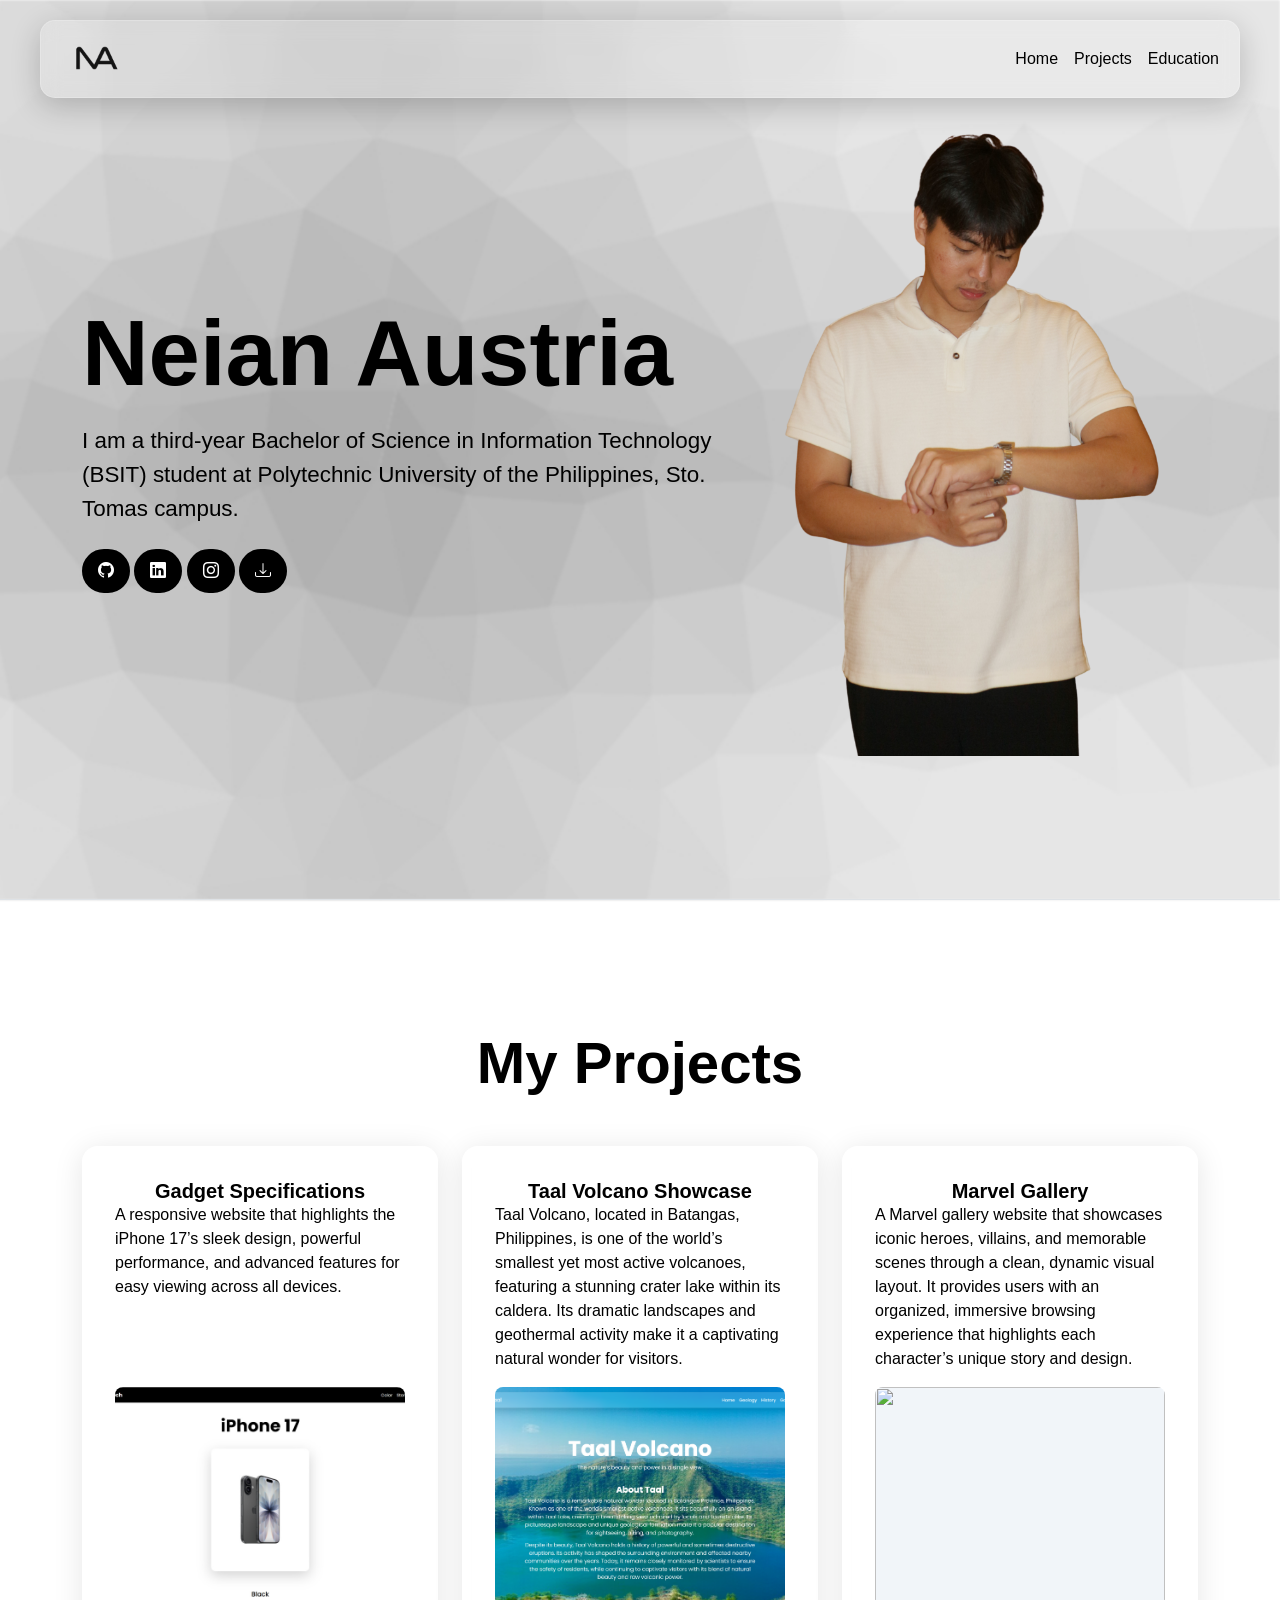
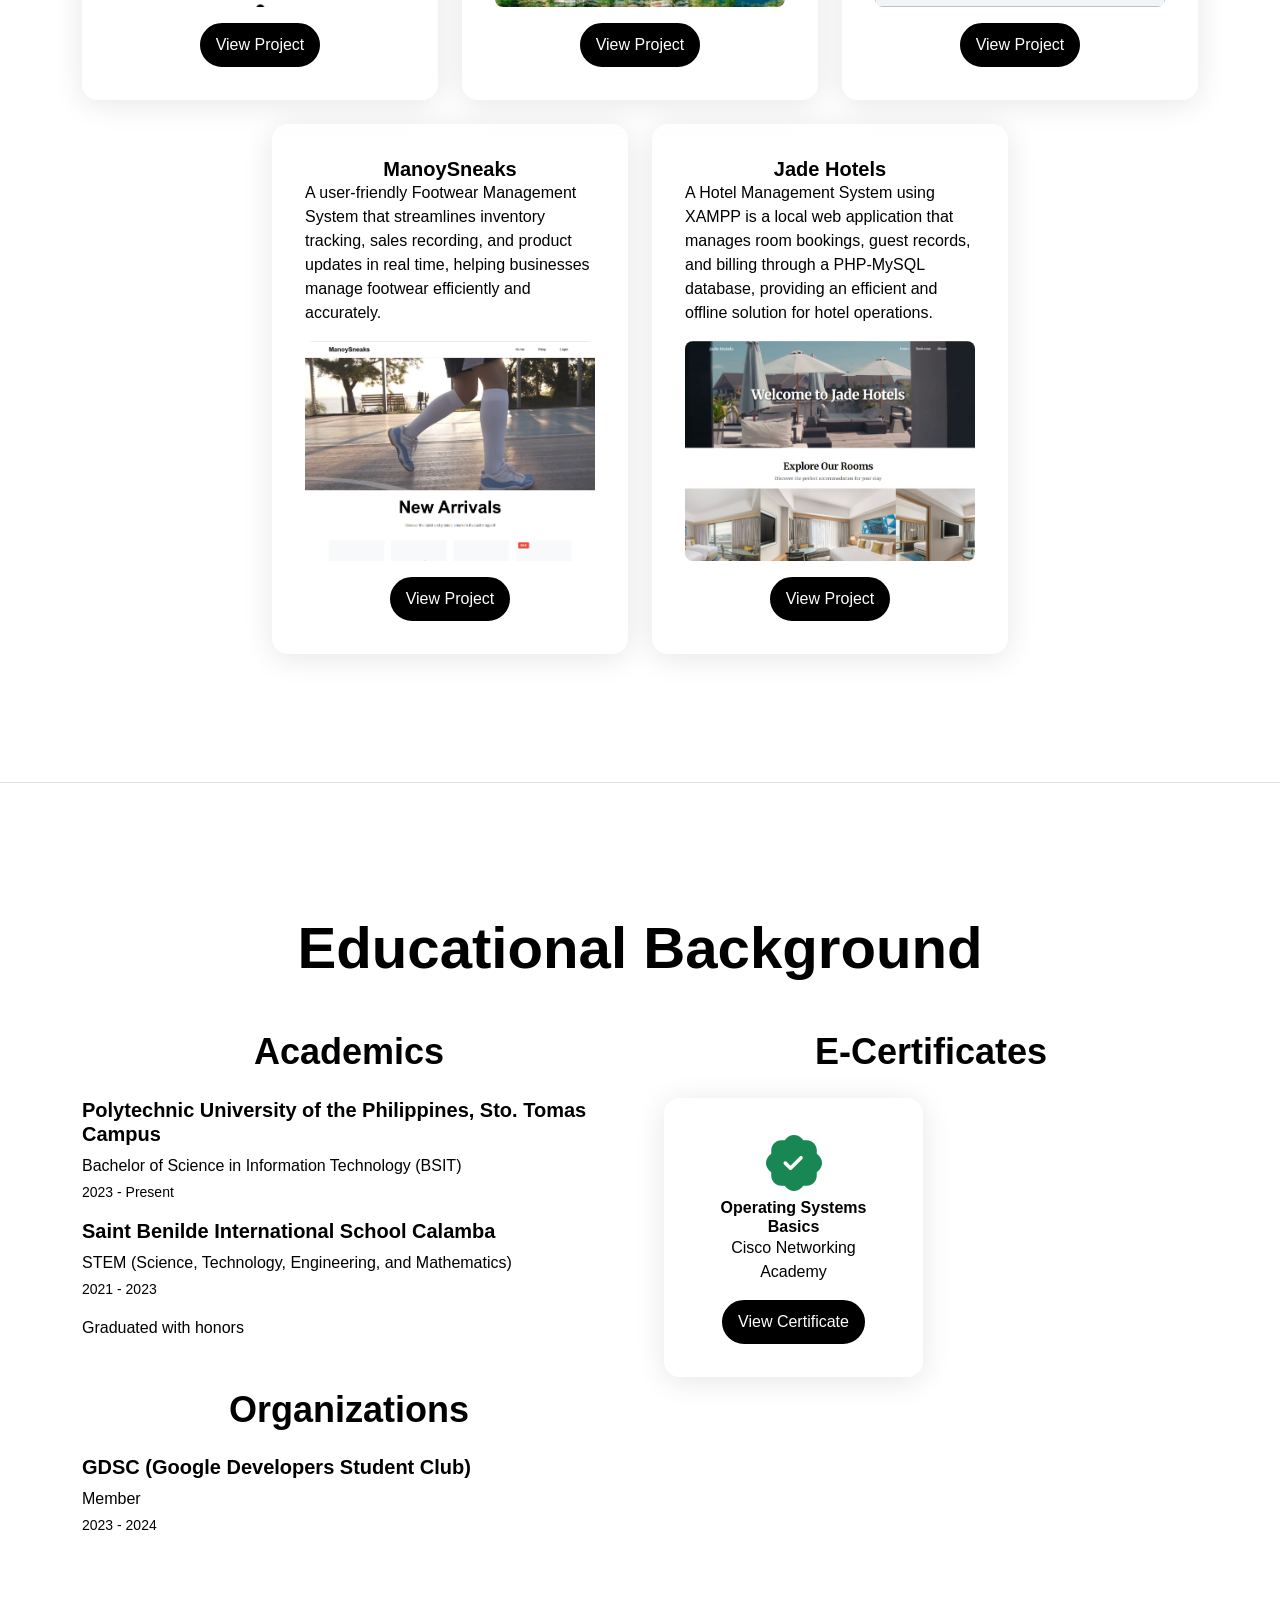
==== index.html @ eaa5da8c "remove extra line of code" ====
<!doctype html>
<html lang="en">

<head>
  <meta charset="UTF-8">
  <meta name="viewport" content="width=device-width, initial-scale=1.0">
  <title>Neian Austria | Portfolio</title>
  <link href="https://cdn.jsdelivr.net/npm/bootstrap@5.3.3/dist/css/bootstrap.min.css" rel="stylesheet"
    integrity="sha384-QWTKZyjpPEjISv5WaRU9OFeRpok6YctnYmDr5pNlyT2bRjXh0JMhjY6hW+ALEwIH" crossorigin="anonymous">
  <link rel="stylesheet" href="https://cdn.jsdelivr.net/npm/bootstrap-icons@1.11.3/font/bootstrap-icons.min.css">
  <link rel="stylesheet" href="style.css">
</head>

<body>
  <img id="background-image" src="background.jpg" alt="Background Image">

  <nav class="navbar navbar-expand-lg custom-navbar">
    <div class="container-fluid">
      <a class="navbar-brand" href="#home">
        <img src="logo.png" alt="Neian Austria Logo" class="navbar-logo">
      </a>
      <button class="navbar-toggler" type="button" data-bs-toggle="collapse" data-bs-target="#navbarNav"
        aria-controls="navbarNav" aria-expanded="false" aria-label="Toggle navigation">
        <span class="navbar-toggler-icon"></span>
      </button>
      <div class="collapse navbar-collapse" id="navbarNav">
        <ul class="navbar-nav ms-auto">
          <li class="nav-item"><a class="nav-link" href="#home">Home</a></li>
          <li class="nav-item"><a class="nav-link" href="#projects">Projects</a></li>
          <li class="nav-item"><a class="nav-link" href="#education">Education</a></li>
        </ul>
      </div>
    </div>
  </nav>

  <header id="home" class="portfolio-section text-center text-md-start">
    <div class="container py-5">
      <div class="row align-items-center">
        <div class="col-md-5 order-md-2 text-center mt-4 mt-md-0">
          <img src="neian.png" alt="Neian Austria Profile Picture" class="profile-img">
        </div>
        <div class="col-md-7 order-md-1">
          <h1 class="display-2 fw-bold mt-3">Neian Austria</h1>
          <p class="lead mt-3">
            I am a third-year Bachelor of Science in Information Technology (BSIT) student at Polytechnic
            University of the Philippines, Sto. Tomas campus.
          </p>

          <div class="mt-4">
            <a class="btn btn-custom rounded-pill" href="https://github.com/njaustria" target="_blank"
              rel="noopener noreferrer" aria-label="GitHub">
              <i class="bi bi-github"></i>
            </a>
            <a class="btn btn-custom rounded-pill" href="https://www.linkedin.com/in/njaustria" target="_blank"
              rel="noopener noreferrer" aria-label="LinkedIn">
              <i class="bi bi-linkedin"></i>
            </a>
            <a class="btn btn-custom rounded-pill" href="https://www.instagram.com/austrianeian" target="_blank"
              rel="noopener noreferrer" aria-label="Instagram">
              <i class="bi bi-instagram"></i>
            </a>
            <a class="btn btn-custom rounded-pill" href="Neian_Austria_CV.pdf" download title="Download CV"
              aria-label="Download CV">
              <i class="bi bi-download"></i>
            </a>
          </div>
        </div>
      </div>
    </div>
  </header>

  <section id="projects" class="portfolio-section">
    <div class="container py-5">
      <h2 class="text-center mb-5 display-4 fw-bold">My Projects</h2>
      <div class="row g-4 justify-content-center">

        <div class="col-lg-4 col-md-6">
          <div class="glass-container project-card">
            <div class="card-body">
              <h5 class="card-title fw-bold">Gadget Specifications</h5>
              <p class="card-text">A responsive website that highlights the iPhone 17’s sleek design,
                powerful performance, and advanced features for easy viewing across all devices.</p>
              <img src="gadgetspec.jpg" class="project-img-placeholder">
              <a href="https://njaustria.github.io/Gadget-Specifications"
                class="btn btn-custom rounded-pill mt-auto mt-3">View Project</a>
            </div>
          </div>
        </div>

        <div class="col-lg-4 col-md-6">
          <div class="glass-container project-card">
            <div class="card-body">
              <h5 class="card-title fw-bold">Taal Volcano Showcase</h5>
              <p class="card-text">Taal Volcano, located in Batangas, Philippines, is one of the world’s
                smallest yet most active volcanoes, featuring a stunning crater lake within its caldera. Its dramatic
                landscapes and geothermal activity make it a captivating natural wonder for visitors.</p>
              <img src="taal_volcano_showcase.png" class="project-img-placeholder">
              <a href="https://njaustria.github.io/Taal-Volcano-Showcase"
                class="btn btn-custom rounded-pill mt-auto mt-3">View Project</a>
            </div>
          </div>
        </div>

        <div class="col-lg-4 col-md-6">
          <div class="glass-container project-card">
            <div class="card-body">
              <h5 class="card-title fw-bold">Marvel Gallery</h5>
              <p class="card-text">A Marvel gallery website that showcases iconic heroes, villains, and memorable scenes
                through a clean, dynamic visual layout. It provides users with an organized, immersive browsing
                experience that highlights each character’s unique story and design.</p>
              <img src="marvel_gallery.png" class="project-img-placeholder">
              <a href="https://njaustria.github.io/Marvel-Gallery" class="btn btn-custom rounded-pill mt-auto mt-3">View
                Project</a>
            </div>
          </div>
        </div>

        <div class="col-lg-4 col-md-6">
          <div class="glass-container project-card">
            <div class="card-body">
              <h5 class="card-title fw-bold">ManoySneaks</h5>
              <p class="card-text">A user-friendly Footwear Management System that streamlines inventory
                tracking, sales recording, and product updates in real time, helping businesses manage footwear
                efficiently and accurately.</p>
              <img src="manoysneaks.jpg" class="project-img-placeholder">
              <a href="https://github.com/njaustria/ManoySneaks" class="btn btn-custom rounded-pill mt-auto mt-3">View
                Project</a>
            </div>
          </div>
        </div>

        <div class="col-lg-4 col-md-6">
          <div class="glass-container h-100 project-card">
            <div class="card-body">
              <h5 class="card-title fw-bold">Jade Hotels</h5>
              <p class="card-text">A Hotel Management System using XAMPP is a local web application that
                manages room bookings, guest records, and billing through a PHP-MySQL database, providing an efficient
                and offline solution for hotel operations.</p>
              <img src="jadehotels.png" class="project-img-placeholder">
              <a href="https://github.com/njaustria/Jade-Hotels" class="btn btn-custom rounded-pill mt-auto mt-3">View
                Project</a>
            </div>
          </div>
        </div>

      </div>
    </div>
  </section>

  <section id="education" class="portfolio-section">
    <div class="container py-5">
      <h2 class="text-center mb-5 display-4 fw-bold">Educational Background</h2>
      <div class="row g-5">

        <div class="col-lg-6">
          <h3 class="mb-4 fw-bold text-center">Academics</h3>
          <div>
            <h5 class="fw-bold">Polytechnic University of the Philippines, Sto. Tomas Campus</h5>
            <p class="mb-1">Bachelor of Science in Information Technology (BSIT)</p>
            <p class="small">2023 - Present</p>
          </div>

          <div class="mb-0">
            <h5 class="fw-bold">Saint Benilde International School Calamba</h5>
            <p class="mb-1">STEM (Science, Technology, Engineering, and Mathematics)</p>
            <p class="small">2021 - 2023</p>
            <p>Graduated with honors</p>
          </div>

          <h3 class="mb-4 mt-5 fw-bold text-center">Organizations</h3>
          <div>
            <h5 class="fw-bold">GDSC (Google Developers Student Club)</h5>
            <p class="mb-1">Member</p>
            <p class="small">2023 - 2024</p>
          </div>
        </div>

        <div class="col-lg-6">
          <h3 class="mb-4 fw-bold text-center">E-Certificates</h3>
          <div class="row g-3">
            <div class="col-md-6">
              <div class="glass-container">
                <div class="card-body text-center">
                  <i class="bi bi-patch-check-fill display-4 text-success mb-3"></i>
                  <h6 class="card-title fw-bold">Operating Systems Basics</h6>
                  <p class="card-text">Cisco Networking Academy</p>
                  <a href="ciscocert.pdf" class="btn btn-custom rounded-pill mt-auto" target="_blank"
                    rel="noopener noreferrer">View Certificate</a>
                </div>
              </div>
            </div>
          </div>
        </div>

      </div>
    </div>
  </section>

  <script src="https://cdn.jsdelivr.net/npm/bootstrap@5.3.3/dist/js/bootstrap.bundle.min.js"
    integrity="sha384-YvpcrYf0tY3lHB60NNkmXc5s9fDVZLESaAA55NDzOxhy9GkcIdslK1eN7N6jIeHz"
    crossorigin="anonymous"></script>

</body>

</html>
---- style.css ----
:root {
    --primary-color: #000000;
    --primary-hover-color: #1a1a1a;
    --glass-bg-light: rgba(255, 255, 255, 0.15);
    --glass-bg-medium: rgba(255, 255, 255, 0.2);
    --glass-bg-heavy: rgba(255, 255, 255, 0.5);
    --glass-border-light: rgba(255, 255, 255, 0.2);
    --glass-border-medium: rgba(255, 255, 255, 0.4);
    --glass-border-heavy: rgba(255, 255, 255, 0.6);
    --box-shadow-medium: 0 8px 30px rgba(0, 0, 0, 0.2);
    --box-shadow-light: 0 4px 30px rgba(0, 0, 0, 0.1);
}

body {
    font-family: 'Poppins', sans-serif;
    font-size: 1rem;
    color: #000000;
}

h1.display-2 {
    font-size: calc(1.525rem + 5.3vw);
    color: #000000;
}

h2.display-4 {
    font-size: calc(1.475rem + 2.7vw);
    color: #000000;
}

h3 {
    font-size: 2.25rem;
    color: #000000;
}

h5, h6 {
    color: #000000;
}

p {
    color: #000000;
}

.lead {
    font-size: 1.4rem !important;
    color: #000000;
}

.card-text {
    font-size: 1rem;
    color: #000000;
}

.card-title {
    color: #000000;
}

.small {
    color: #000000;
}

#background-image {
    position: fixed;
    right: 0;
    bottom: 0;
    min-width: 100%;
    min-height: 100%;
    width: auto;
    height: auto;
    z-index: -100;
    object-fit: cover;
    filter: brightness(0.9) blur(1px);
}

.custom-navbar,
.glass-container,
.project-card,
.certificate-card,
.organization-card {
    backdrop-filter: blur(10px);
    -webkit-backdrop-filter: blur(10px);
}

.custom-navbar {
    top: 20px !important;
    left: 50% !important;
    transform: translateX(-50%);
    width: 95%;
    max-width: 1200px;
    z-index: 1030;
    border-radius: 15px;
    border: 1px solid var(--glass-border-light);
    box-shadow: var(--box-shadow-medium);
    background-color: var(--glass-bg-light) !important;
    position: fixed;
    backdrop-filter: blur(10px);
    -webkit-backdrop-filter: blur(10px);
}

.navbar-logo {
    height: 50px;
    width: auto;
    object-fit: contain;
}

.nav-link {
    color: #000000 !important;
}

.nav-link:hover {
    color: #1a1a1a !important;
}

.portfolio-section {
    min-height: 100vh;
    display: flex;
    align-items: center;
    background-color: transparent;
    border-bottom: 1px solid #dee2e6;
    padding-top: 5rem;
    padding-bottom: 5rem;
}

#home {
    padding-top: 3.5rem;
}

.profile-img {
    width: 100%;
    height: 100%;
    max-width: none;
    object-fit: cover;
    border-radius: 0;
    box-shadow: none;
}

.btn-custom {
    background-color: #000000;
    color: #ffffff;
    border: 4px solid #000000;
}

.btn-custom:hover {
    background-color: #1a1a1a;
    border-color: #1a1a1a;
    color: #ffffff;
}

.glass-container {
    padding: 2rem;
    border-radius: 1rem;
    background-color: var(--glass-bg-medium);
    border: 1px solid var(--glass-border-medium);
    box-shadow: var(--box-shadow-light);
    backdrop-filter: blur(5px);
    -webkit-backdrop-filter: blur(5px);
}

.project-card {
    background-color: rgba(255, 255, 255, 0.3);
    border: 1px solid var(--glass-border-medium);
    box-shadow: var(--box-shadow-light);
    transition: transform 0.3s ease-in-out, box-shadow 0.3s ease-in-out;
    backdrop-filter: blur(5px);
    -webkit-backdrop-filter: blur(5px);
    height: 100%;
    display: flex;
    flex-direction: column;
}

.project-card:hover {
    transform: translateY(-5px);
    box-shadow: 0 1rem 3rem rgba(0, 0, 0, .175) !important;
}

.project-card .card-body {
    display: flex;
    flex-direction: column;
    align-items: center;
    flex: 1;
}

.project-img-placeholder {
    width: 100%;
    height: 220px;
    object-fit: cover;
    background: #f1f5f9;
    border-radius: 0.5rem;
    margin-bottom: 1rem;
    display: flex;
    align-items: center;
    justify-content: center;
    color: #6b7280;
    overflow: hidden;
}

.project-card .card-text {
    flex-grow: 1;
}

.certificate-card,
.organization-card {
    background-color: var(--glass-bg-heavy);
    border: 1px solid var(--glass-border-heavy);
    box-shadow: var(--box-shadow-light);
    backdrop-filter: blur(5px);
    -webkit-backdrop-filter: blur(5px);
}

.certificate-card {
    transition: transform 0.3s ease-in-out;
}

.certificate-card:hover {
    transform: translateY(-3px);
}

@media (min-width: 768px) {

    #home .row,
    #home .col-md-5 {
        min-height: 60vh;
    }
}

@media (max-width: 767.98px) {
    .portfolio-section {
        min-height: auto;
    }

    .glass-container {
        padding: 1rem;
    }

    .timeline-item {
        padding-bottom: 1rem;
    }

    .timeline-item:last-child {
        padding-bottom: 0;
        border-left: none;
    }
}
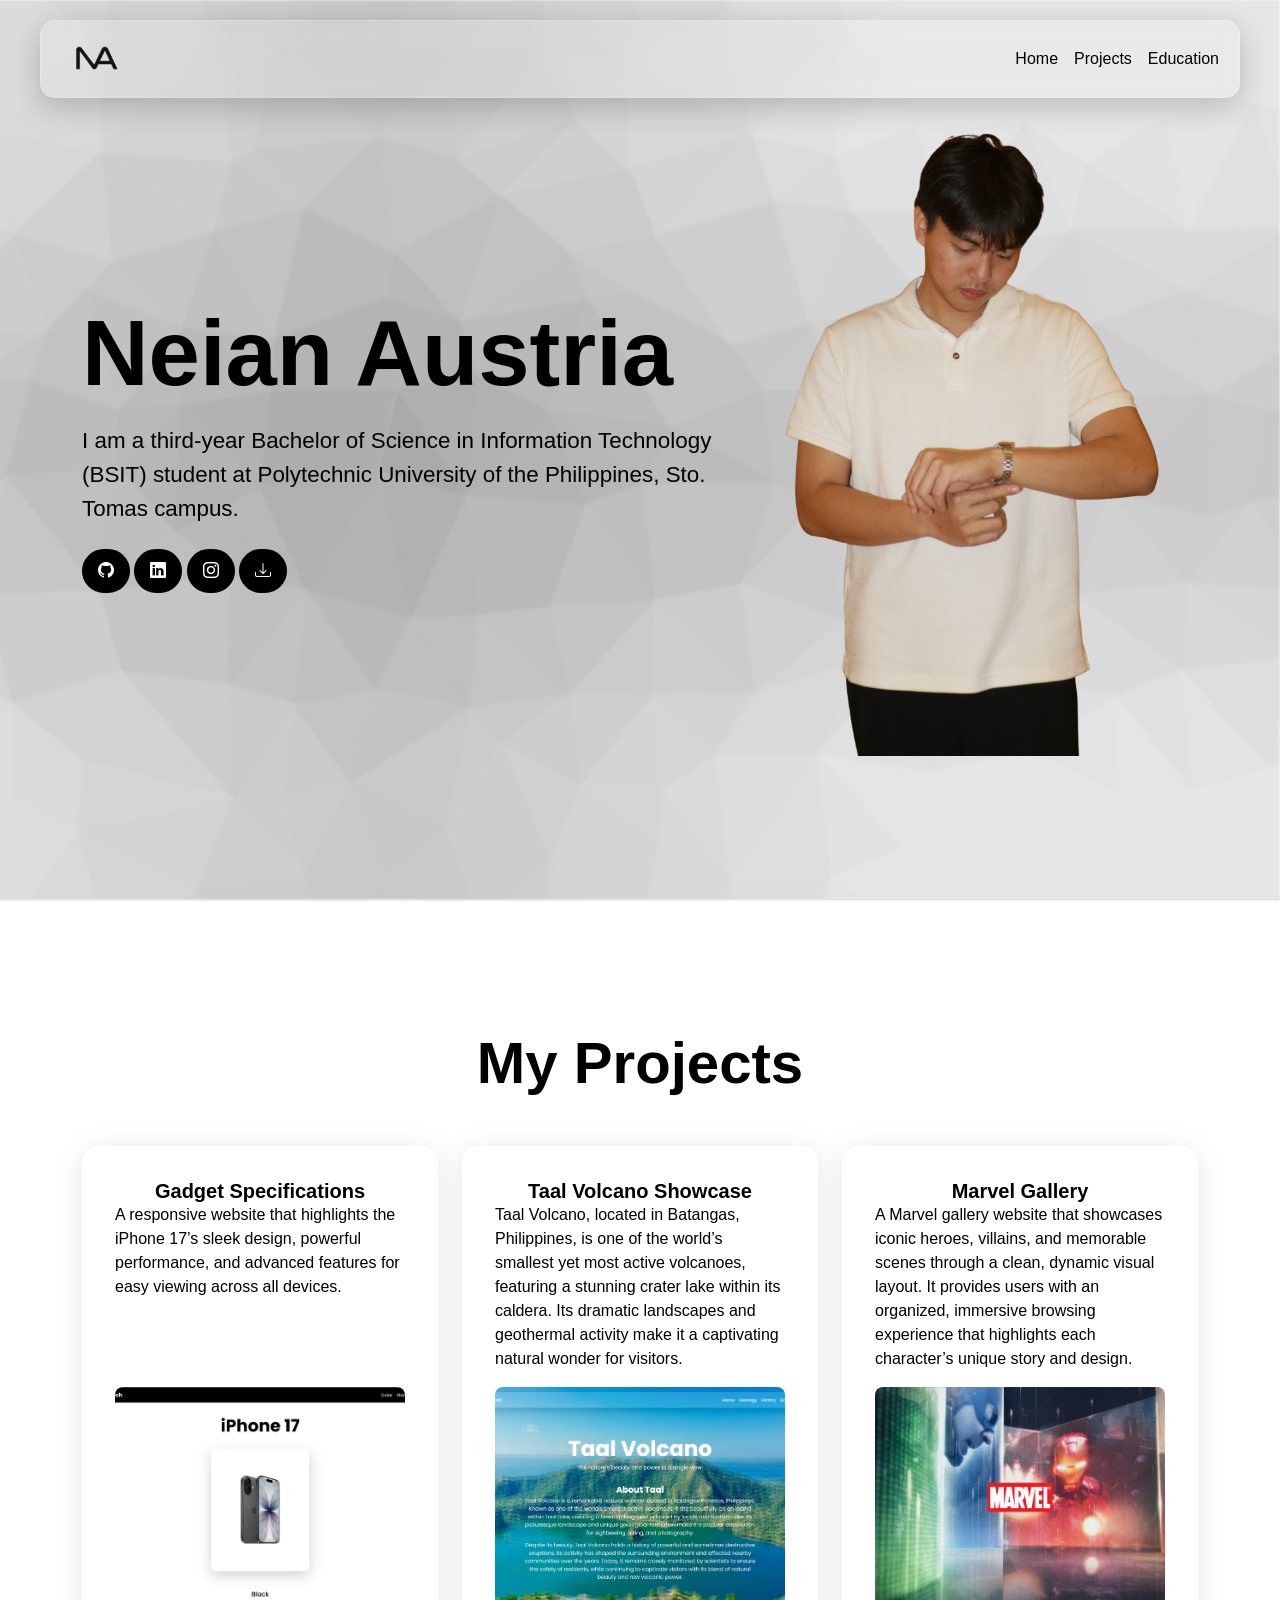
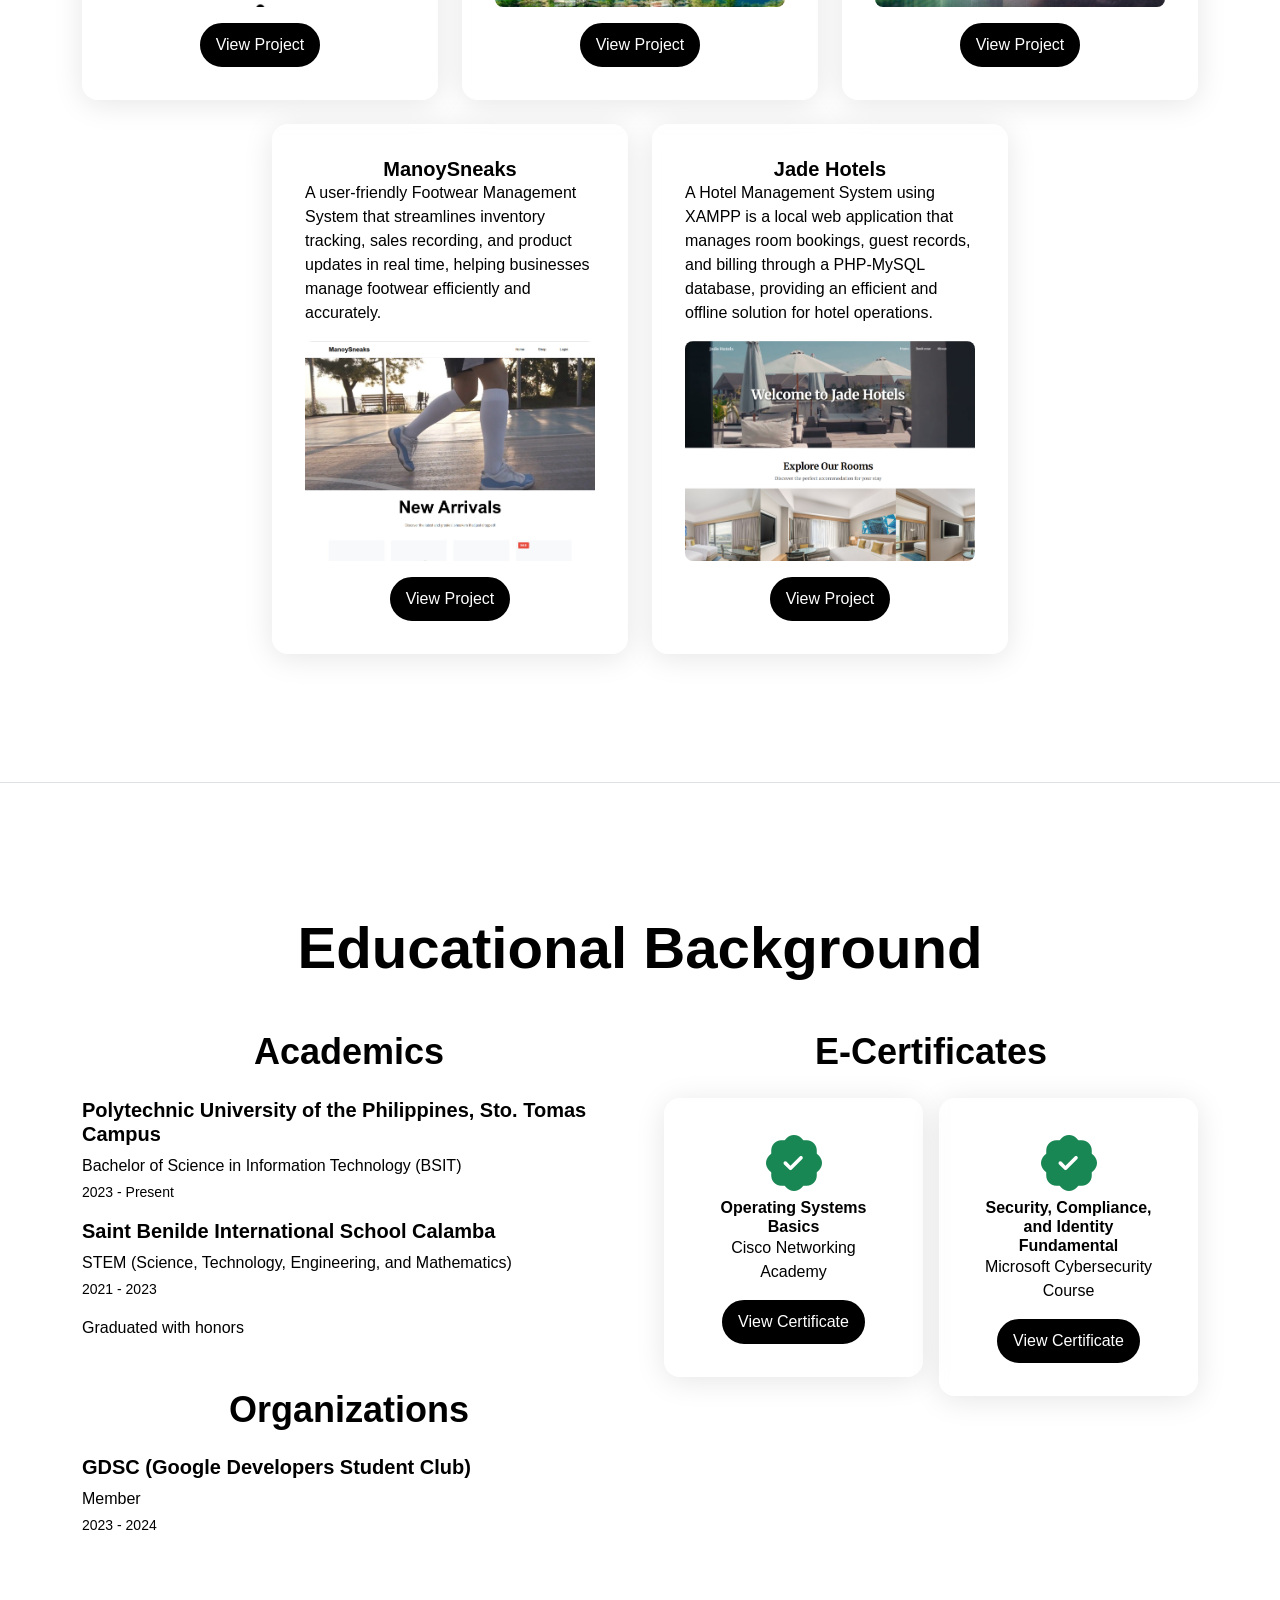
==== commit 8b14bc57: "added a certificate" ====
--- a/index.html
+++ b/index.html
@@ -189,9 +189,20 @@
                 </div>
               </div>
             </div>
-          </div>
-        </div>
-
+
+            <div class="col-md-6">
+              <div class="glass-container">
+                <div class="card-body text-center">
+                  <i class="bi bi-patch-check-fill display-4 text-success mb-3"></i>
+                  <h6 class="card-title fw-bold">Security, Compliance, and Identity Fundamental</h6>
+                  <p class="card-text">Microsoft Cybersecurity Course</p>
+                  <a href="microsoft_cybersecurity.pdf" class="btn btn-custom rounded-pill mt-auto" target="_blank"
+                    rel="noopener noreferrer">View Certificate</a>
+                </div>
+              </div>
+            </div>
+          </div>
+        </div>
       </div>
     </div>
   </section>
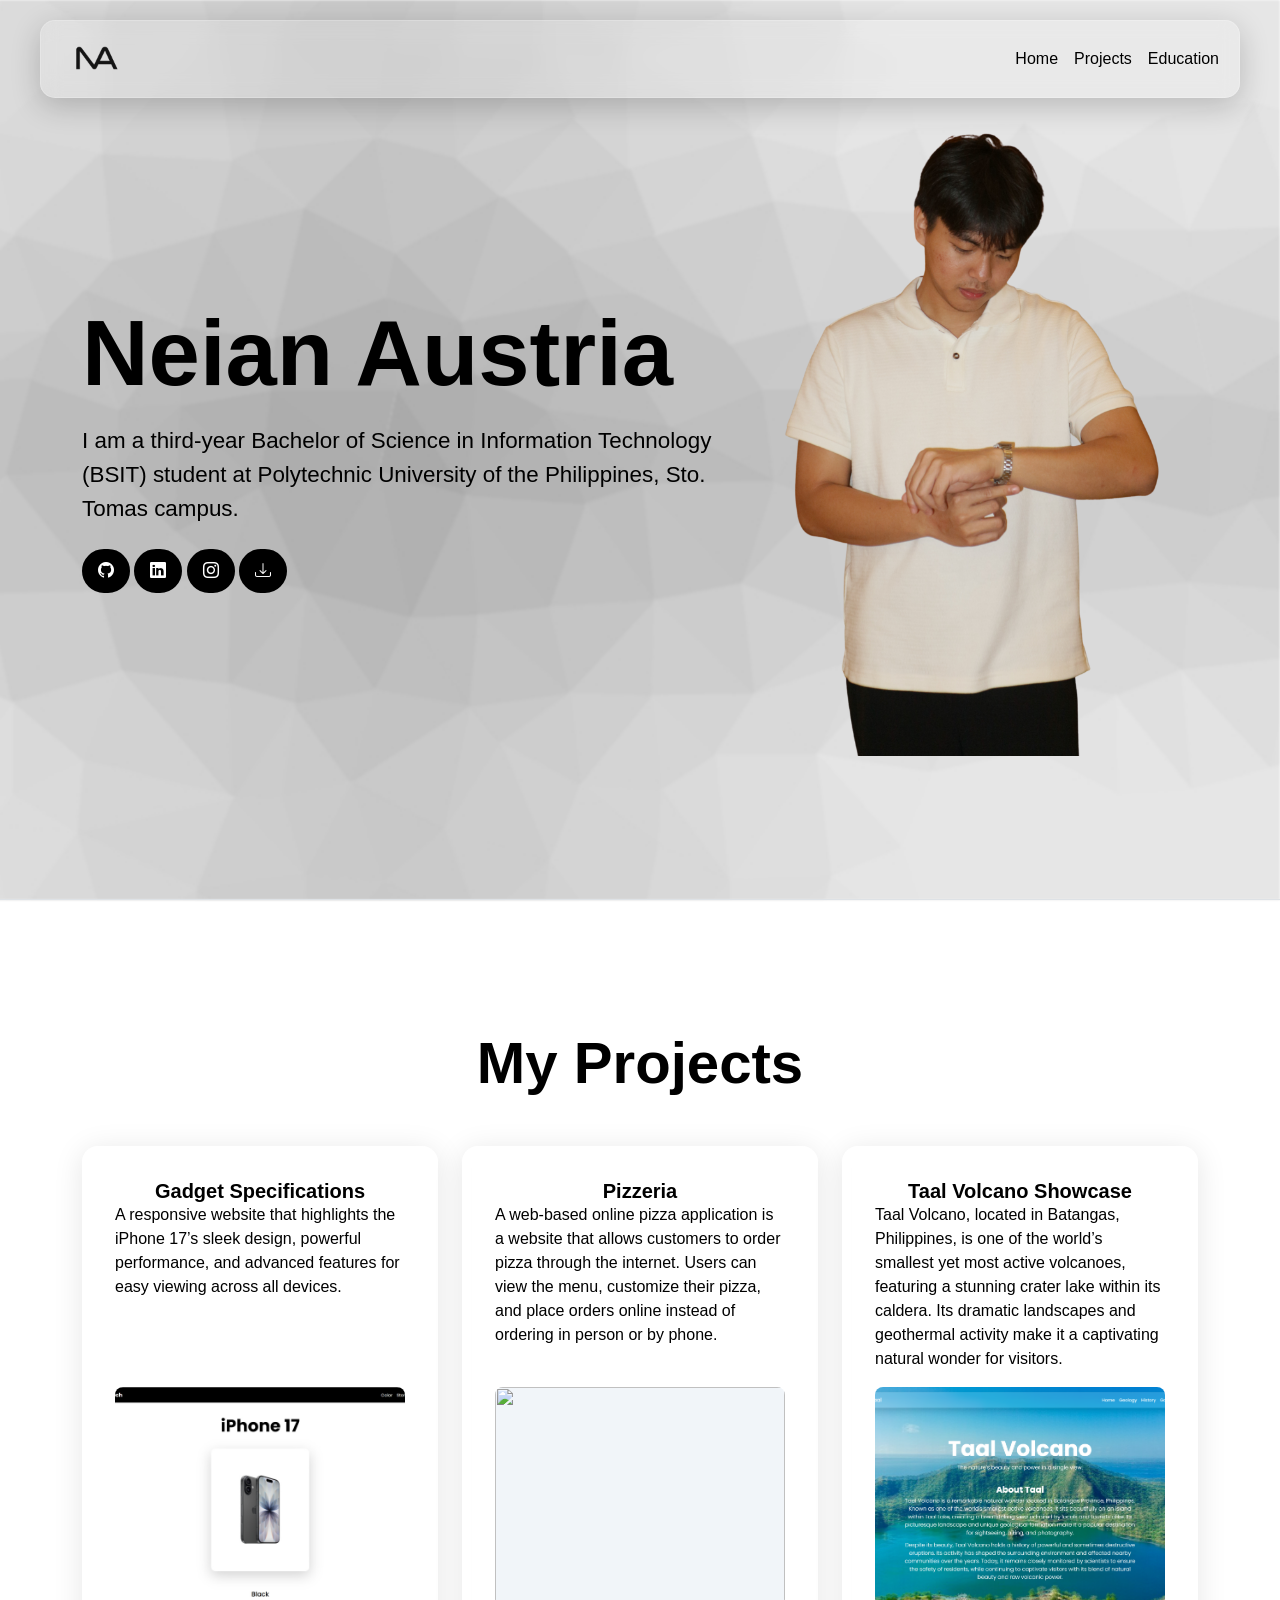
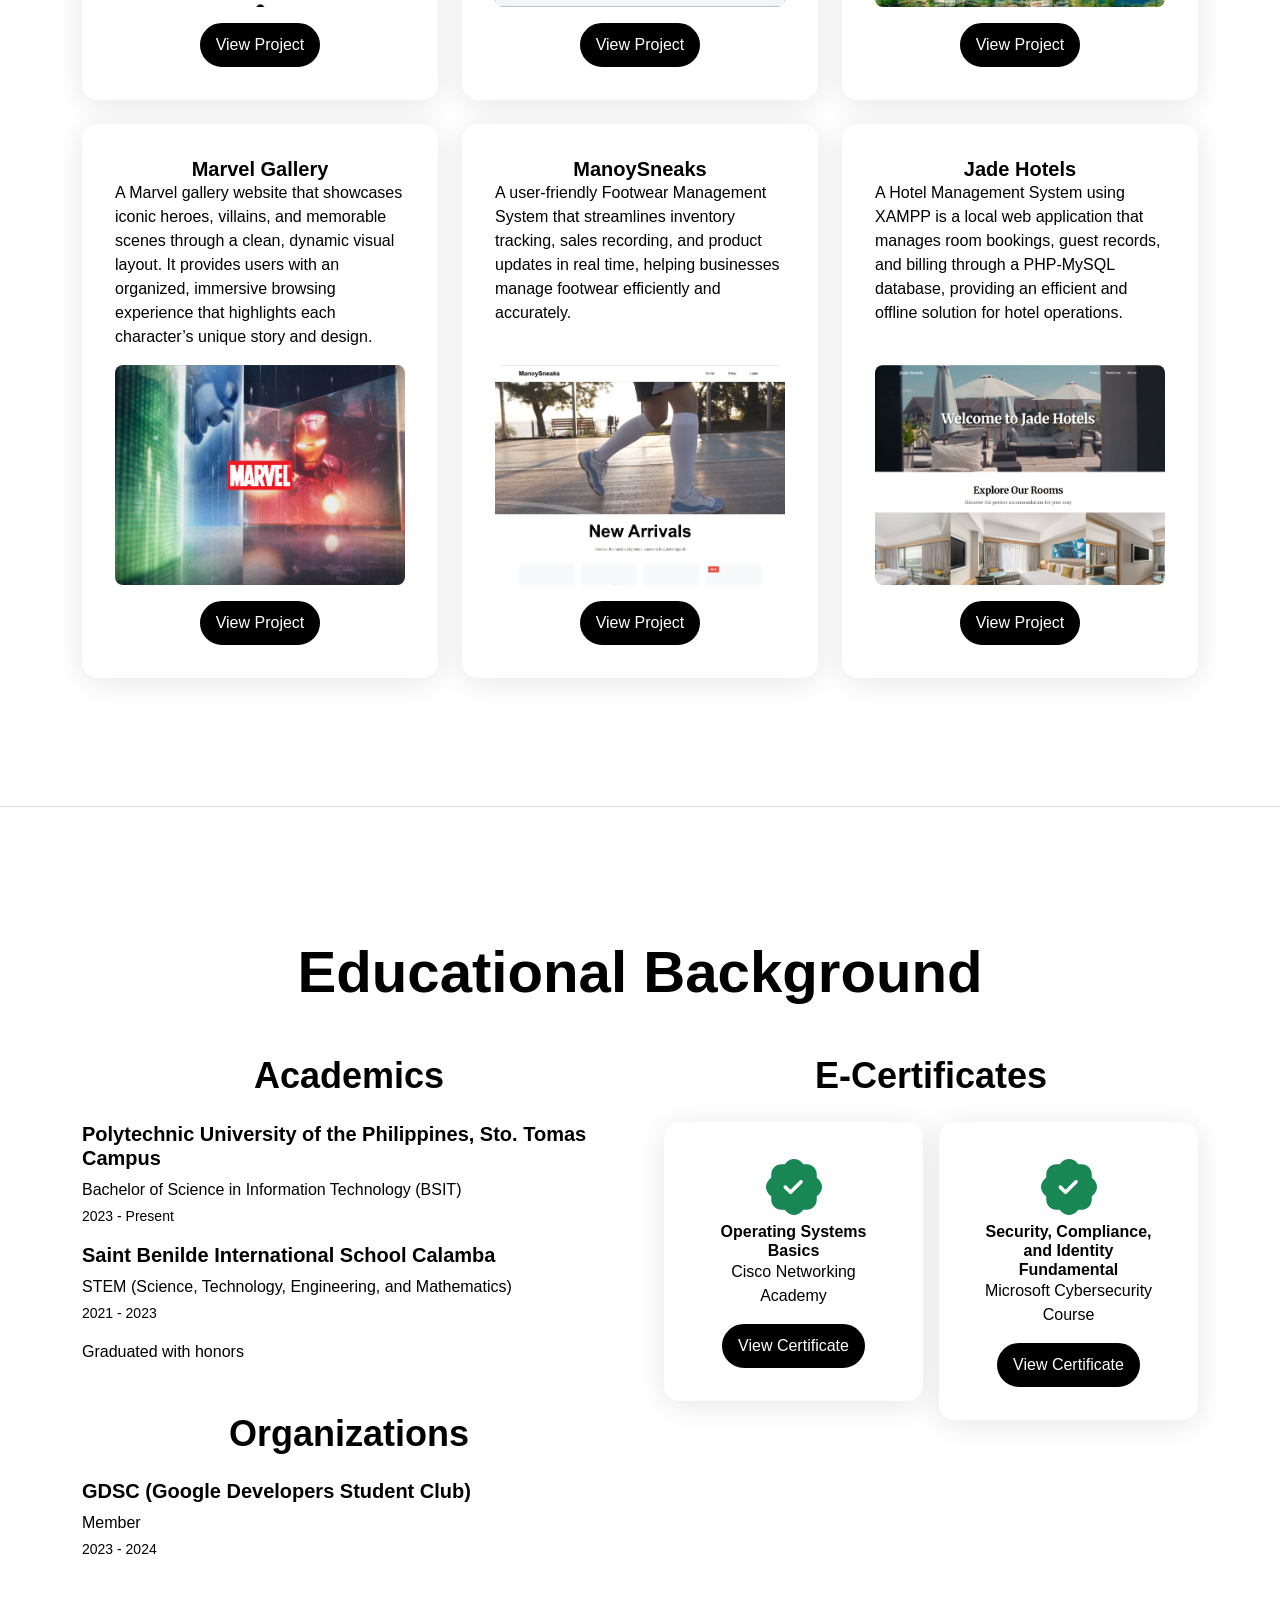
==== commit d5957154: "added a project title: Pizzeria" ====
--- a/index.html
+++ b/index.html
@@ -90,6 +90,20 @@
         <div class="col-lg-4 col-md-6">
           <div class="glass-container project-card">
             <div class="card-body">
+              <h5 class="card-title fw-bold">Pizzeria</h5>
+              <p class="card-text">A web-based online pizza application is a website that allows customers to order
+                pizza through the internet. Users can view the menu, customize their pizza, and place orders online
+                instead of ordering in person or by phone.</p>
+              <img src="" class="project-img-placeholder">
+              <a href="https://github.com/njaustria/Pizzeria-Finals"
+                class="btn btn-custom rounded-pill mt-auto mt-3">View Project</a>
+            </div>
+          </div>
+        </div>
+
+        <div class="col-lg-4 col-md-6">
+          <div class="glass-container project-card">
+            <div class="card-body">
               <h5 class="card-title fw-bold">Taal Volcano Showcase</h5>
               <p class="card-text">Taal Volcano, located in Batangas, Philippines, is one of the world’s
                 smallest yet most active volcanoes, featuring a stunning crater lake within its caldera. Its dramatic
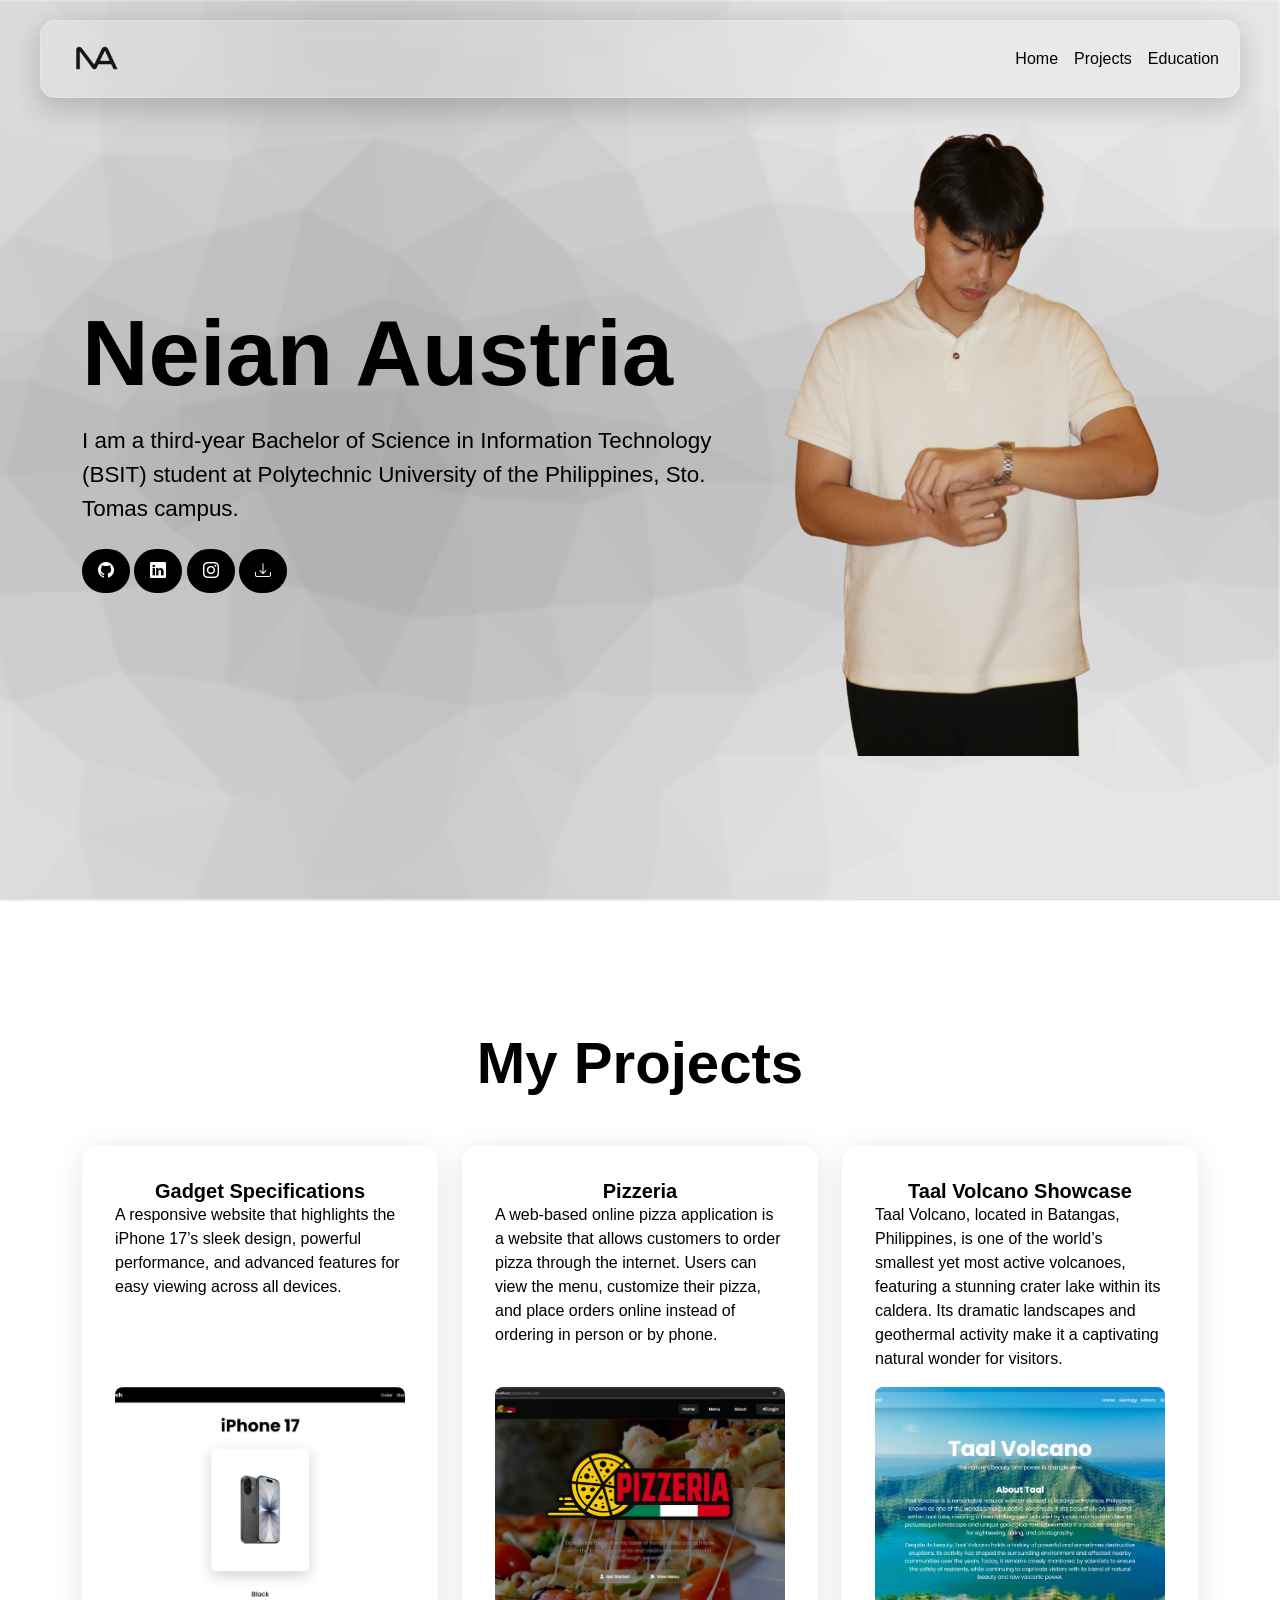
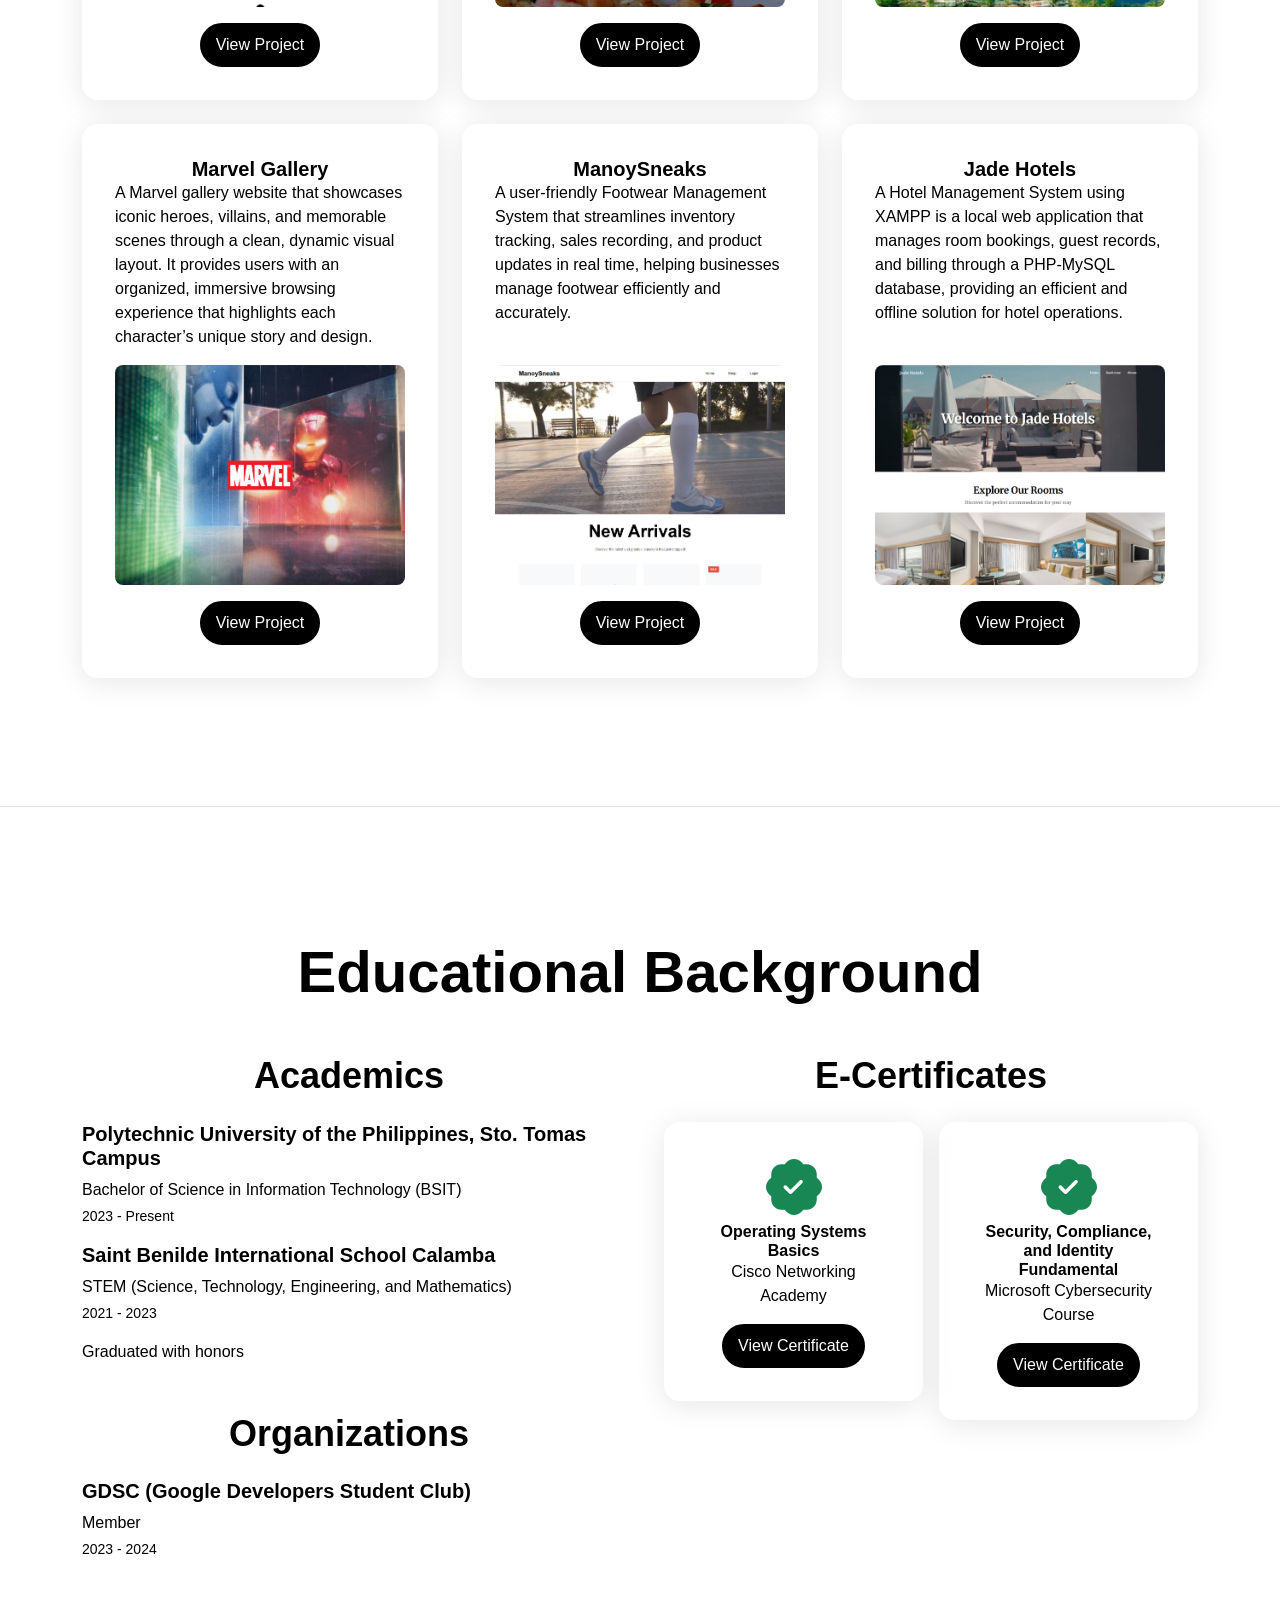
==== commit 572e4f8a: "added the picture of pizzeria in the project card" ====
--- a/index.html
+++ b/index.html
@@ -94,7 +94,7 @@
               <p class="card-text">A web-based online pizza application is a website that allows customers to order
                 pizza through the internet. Users can view the menu, customize their pizza, and place orders online
                 instead of ordering in person or by phone.</p>
-              <img src="" class="project-img-placeholder">
+              <img src="pizzeria.png" class="project-img-placeholder">
               <a href="https://github.com/njaustria/Pizzeria-Finals"
                 class="btn btn-custom rounded-pill mt-auto mt-3">View Project</a>
             </div>
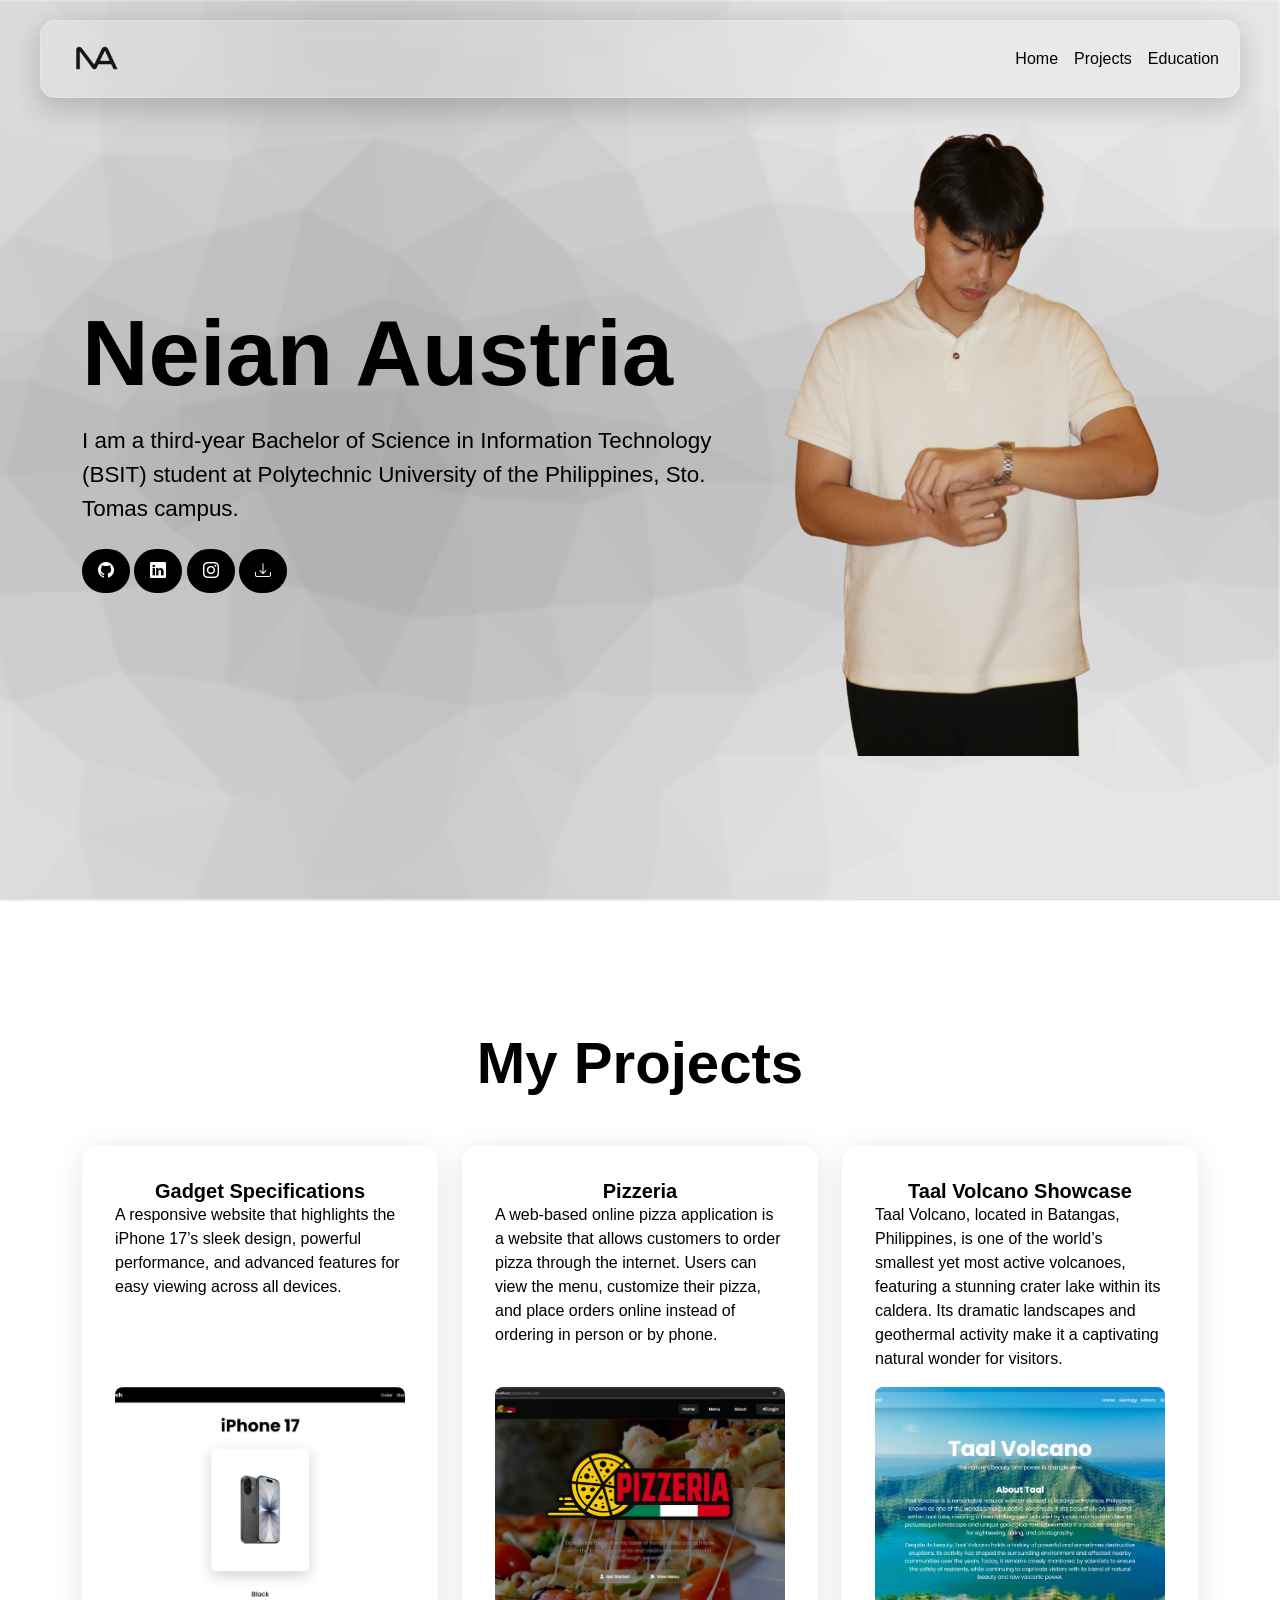
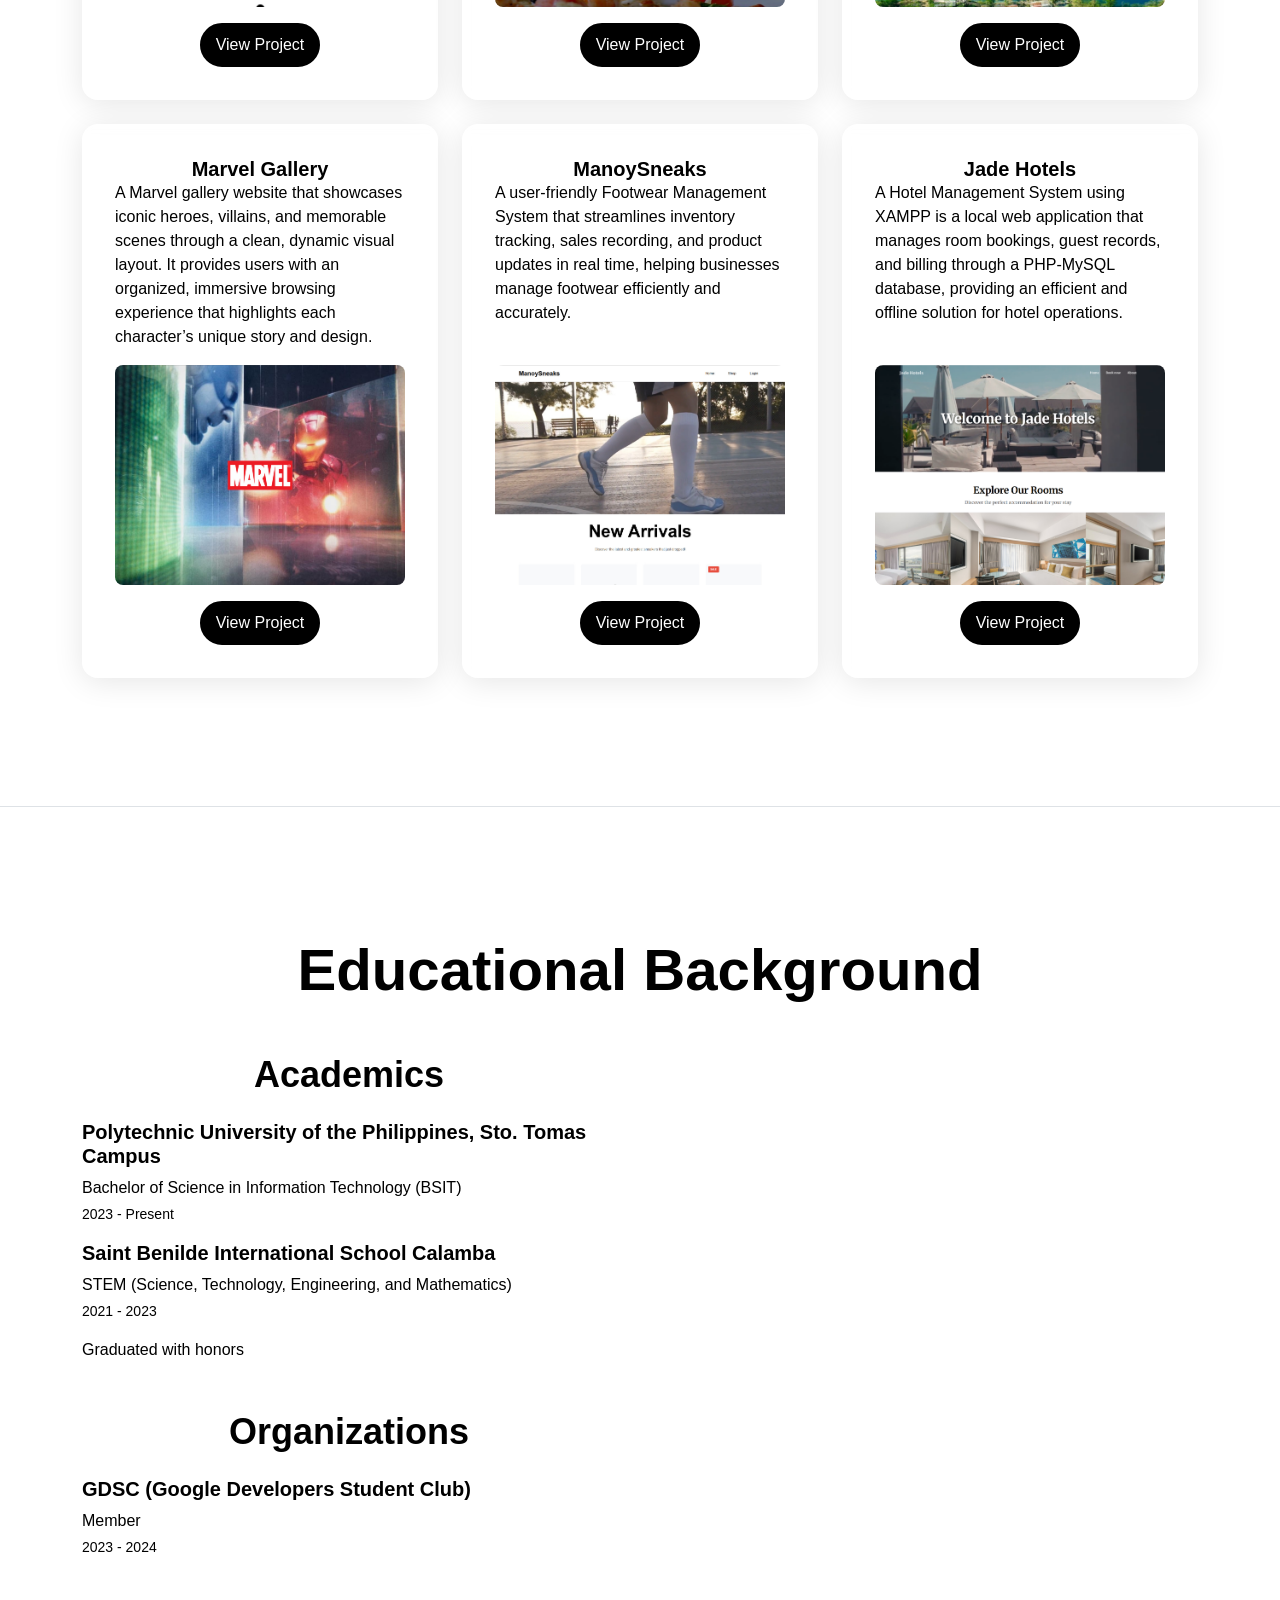
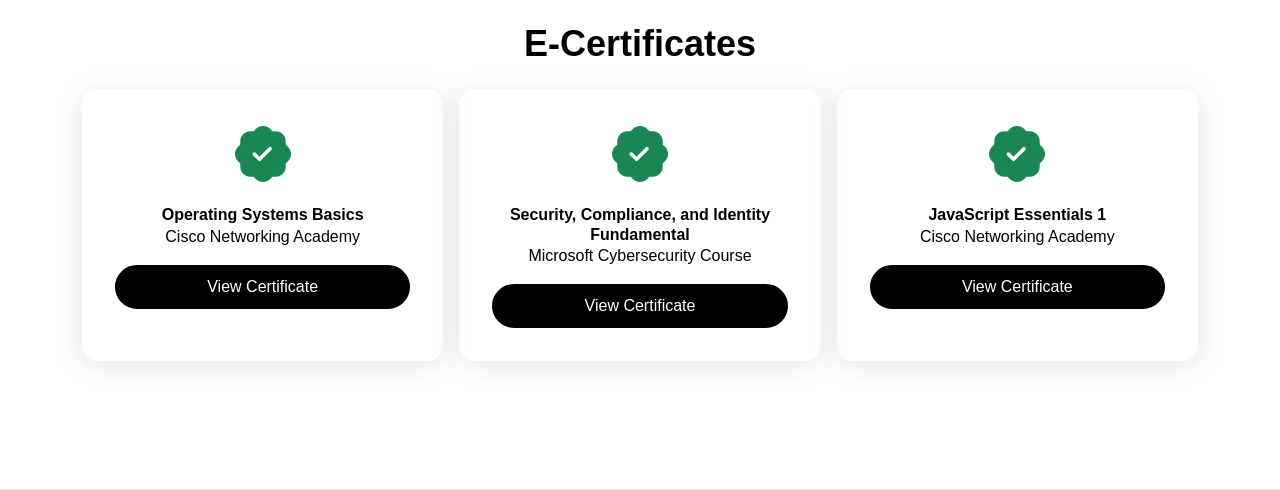
==== commit 71f99a76: "added the certificate of java_essential(1) to the index.html" ====
--- a/index.html
+++ b/index.html
@@ -189,24 +189,24 @@
           </div>
         </div>
 
-        <div class="col-lg-6">
+        <div class="col-lg-12">
           <h3 class="mb-4 fw-bold text-center">E-Certificates</h3>
           <div class="row g-3">
-            <div class="col-md-6">
-              <div class="glass-container">
-                <div class="card-body text-center">
+            <div class="col-lg-4">
+              <div class="glass-container h-100">
+                <div class="card-body text-center d-flex flex-column">
                   <i class="bi bi-patch-check-fill display-4 text-success mb-3"></i>
                   <h6 class="card-title fw-bold">Operating Systems Basics</h6>
                   <p class="card-text">Cisco Networking Academy</p>
-                  <a href="ciscocert.pdf" class="btn btn-custom rounded-pill mt-auto" target="_blank"
+                  <a href="operating_system.pdf" class="btn btn-custom rounded-pill mt-auto" target="_blank"
                     rel="noopener noreferrer">View Certificate</a>
                 </div>
               </div>
             </div>
 
-            <div class="col-md-6">
-              <div class="glass-container">
-                <div class="card-body text-center">
+            <div class="col-lg-4">
+              <div class="glass-container h-100">
+                <div class="card-body text-center d-flex flex-column">
                   <i class="bi bi-patch-check-fill display-4 text-success mb-3"></i>
                   <h6 class="card-title fw-bold">Security, Compliance, and Identity Fundamental</h6>
                   <p class="card-text">Microsoft Cybersecurity Course</p>
@@ -215,6 +215,18 @@
                 </div>
               </div>
             </div>
+
+            <div class="col-lg-4">
+              <div class="glass-container h-100">
+                <div class="card-body text-center d-flex flex-column">
+                  <i class="bi bi-patch-check-fill display-4 text-success mb-3"></i>
+                  <h6 class="card-title fw-bold">JavaScript Essentials 1</h6>
+                  <p class="card-text">Cisco Networking Academy</p>
+                  <a href="java_essential(1).pdf" class="btn btn-custom rounded-pill mt-auto" target="_blank"
+                    rel="noopener noreferrer">View Certificate</a>
+                </div>
+              </div>
+            </div>
           </div>
         </div>
       </div>
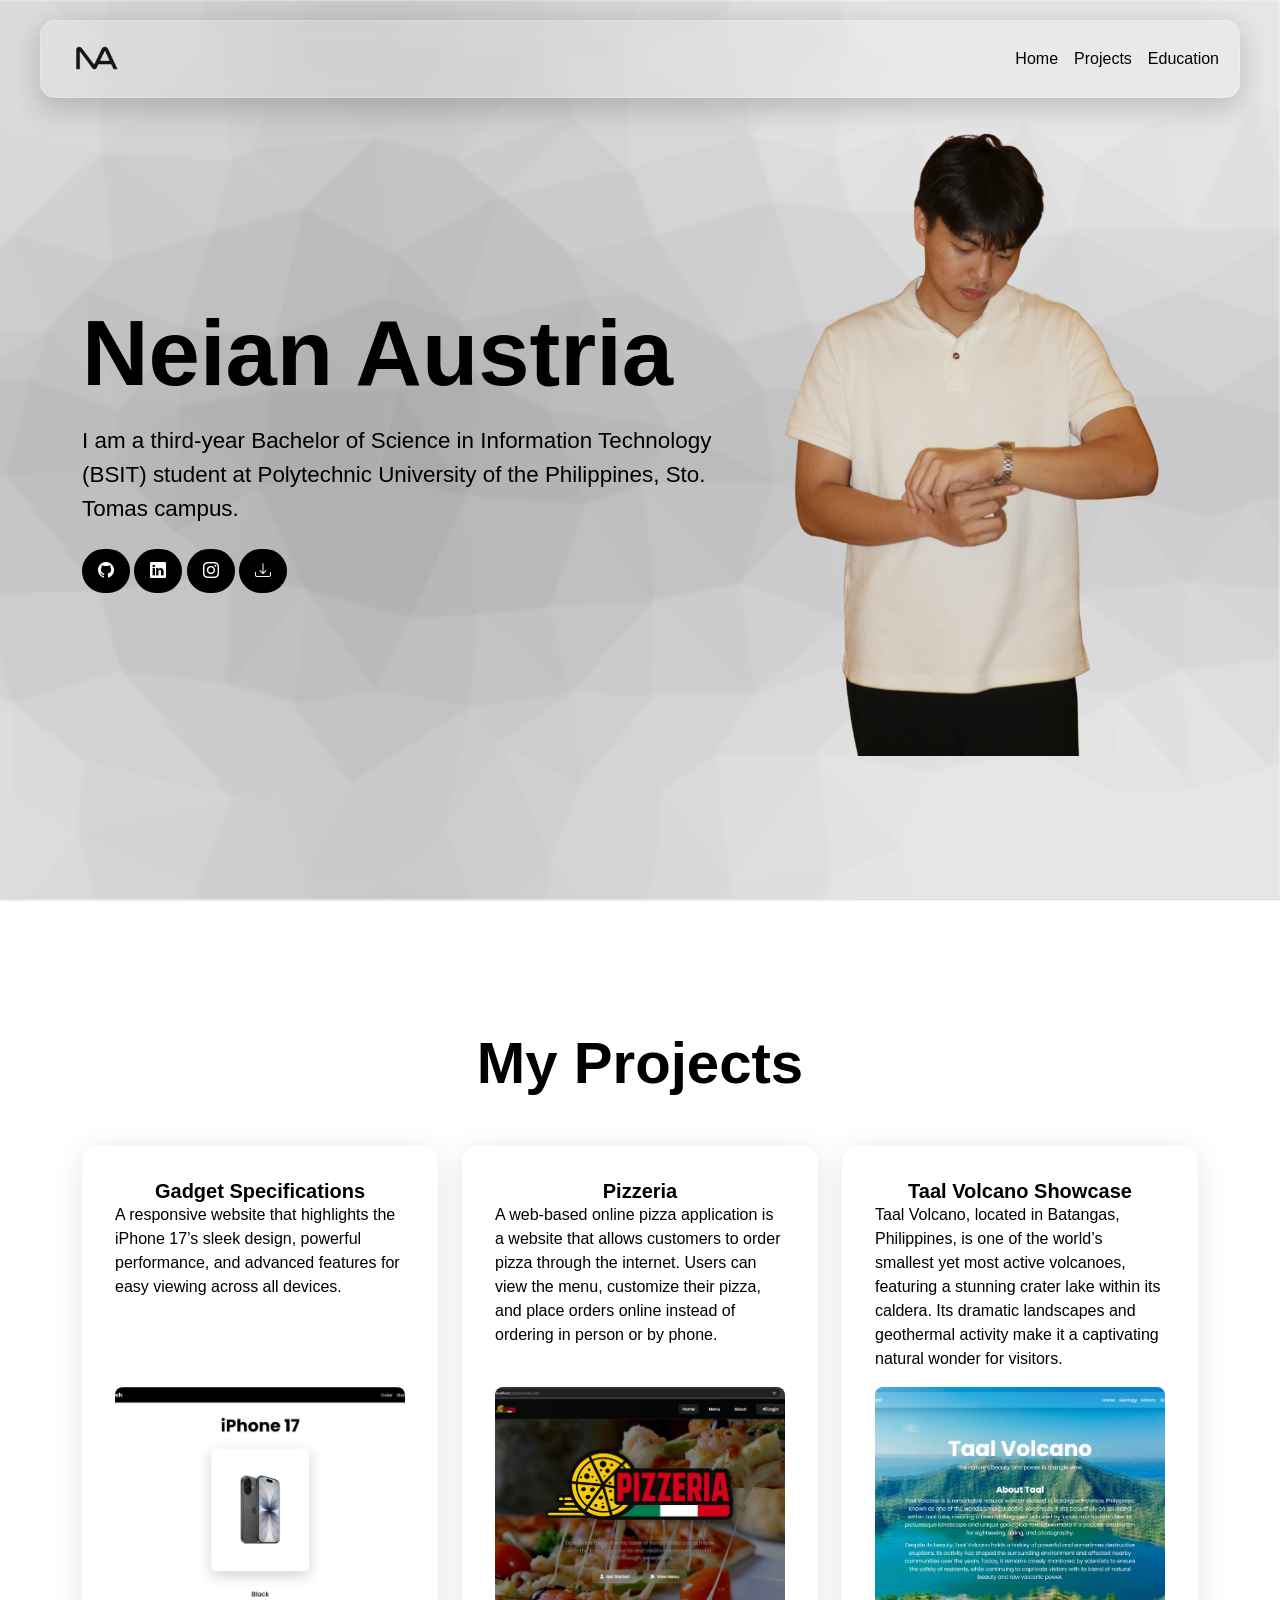
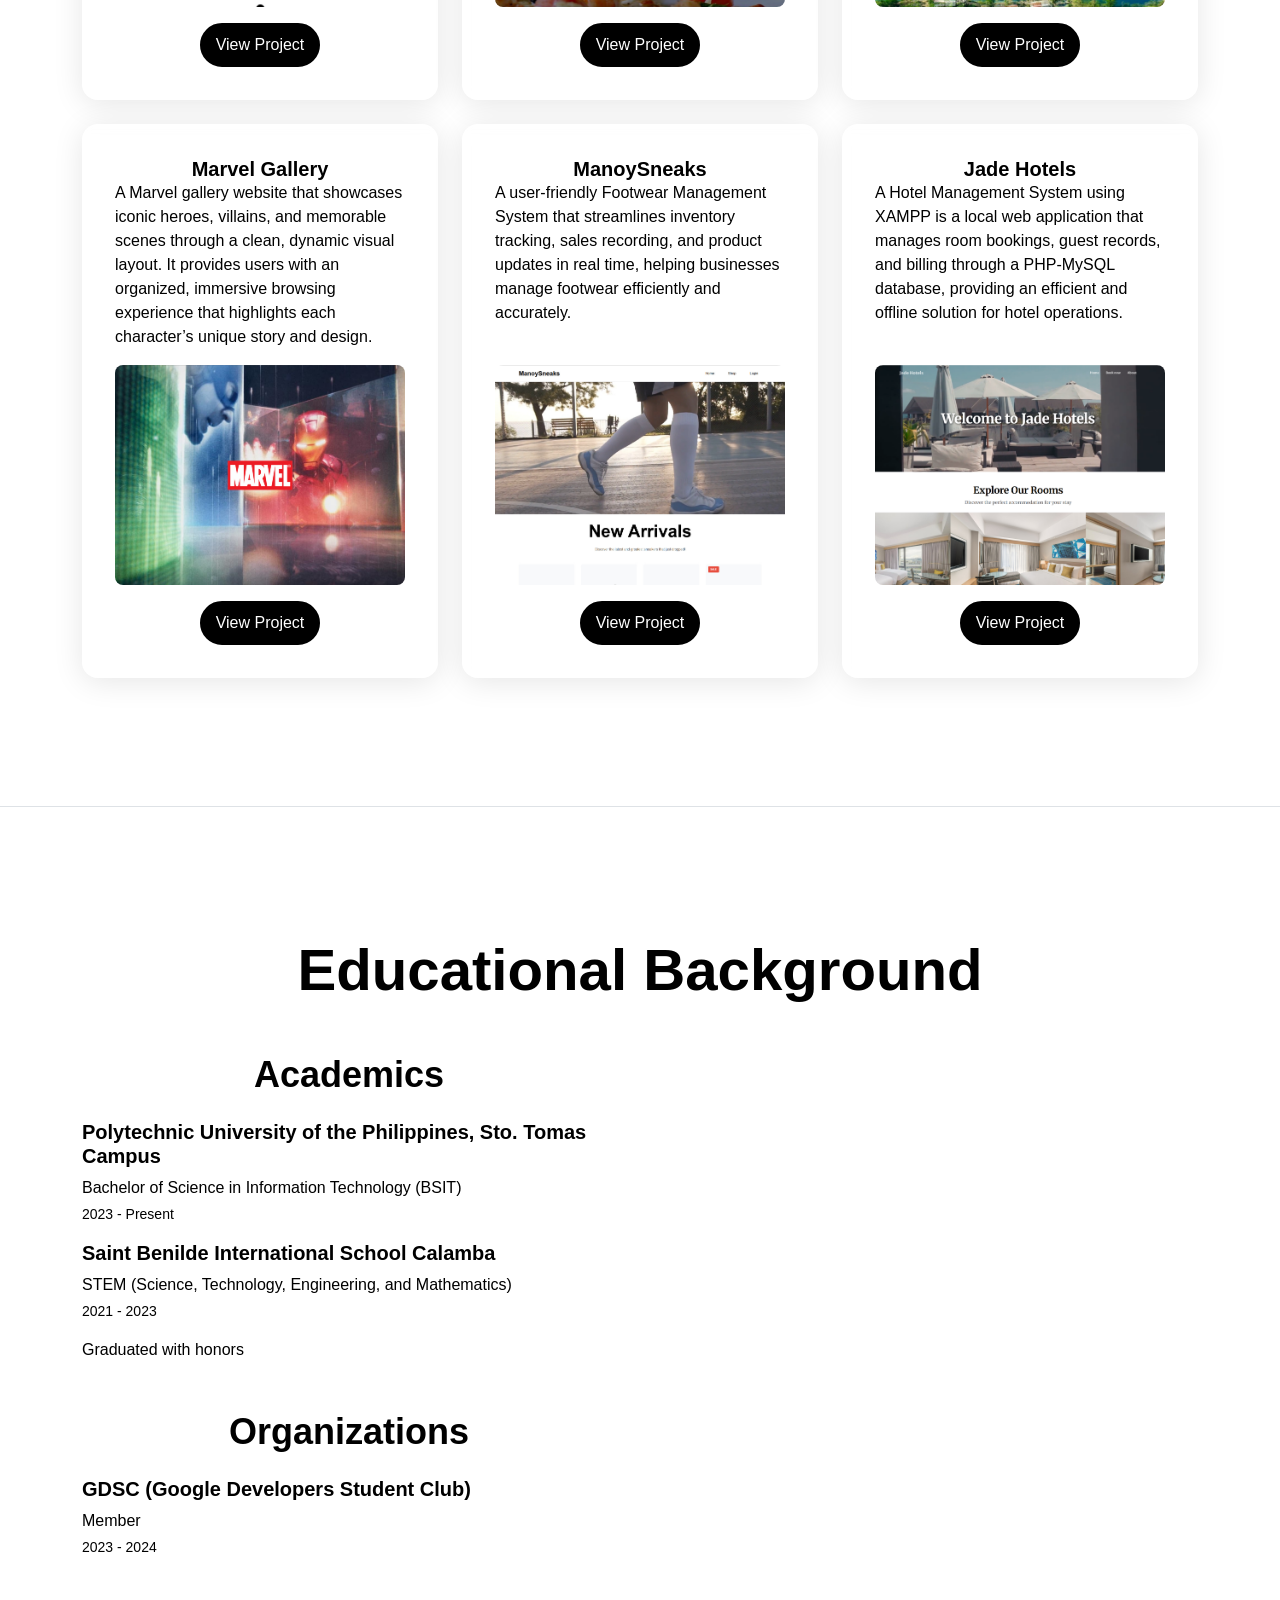
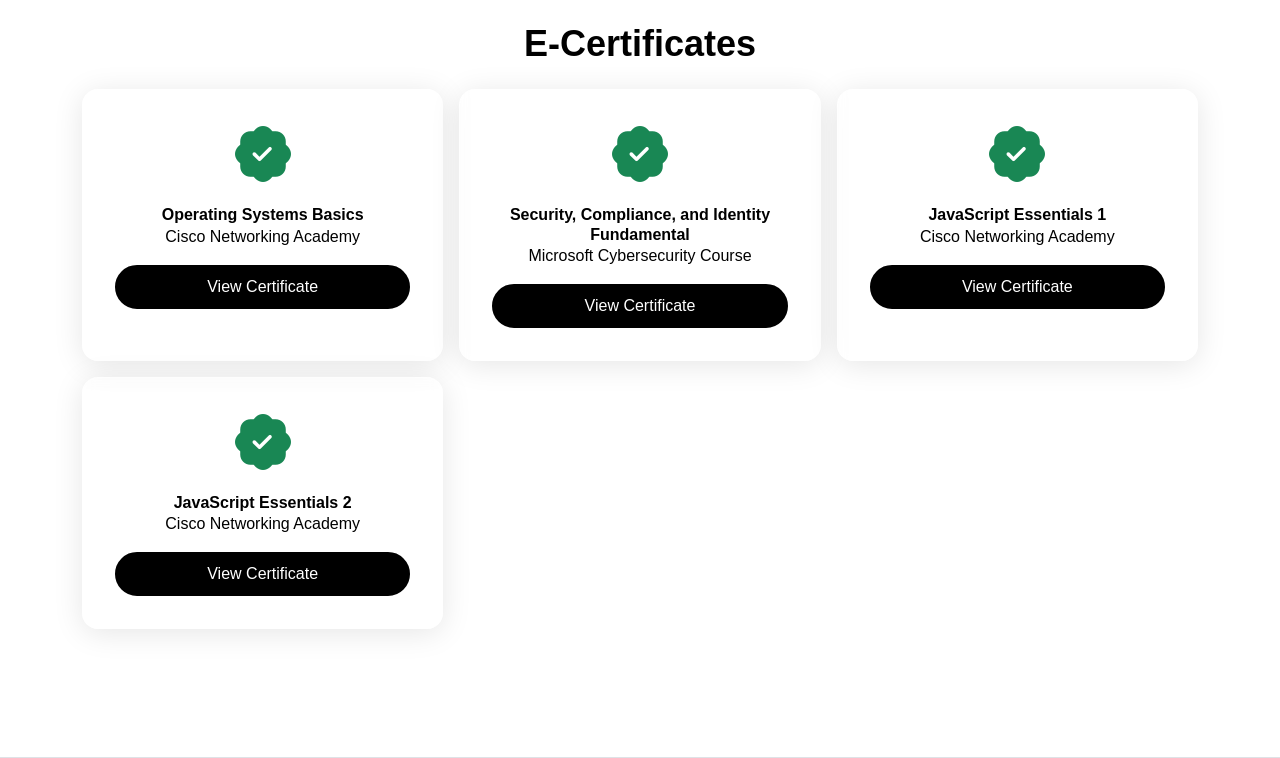
==== commit 4e9518f8: "added the e-certificate java_essentials(2) to my portfolio" ====
--- a/index.html
+++ b/index.html
@@ -198,7 +198,7 @@
                   <i class="bi bi-patch-check-fill display-4 text-success mb-3"></i>
                   <h6 class="card-title fw-bold">Operating Systems Basics</h6>
                   <p class="card-text">Cisco Networking Academy</p>
-                  <a href="operating_system.pdf" class="btn btn-custom rounded-pill mt-auto" target="_blank"
+                  <a href="operating_system.pdf" class="btn btn-custom rounded-pill mt-auto w-100" target="_blank"
                     rel="noopener noreferrer">View Certificate</a>
                 </div>
               </div>
@@ -210,7 +210,7 @@
                   <i class="bi bi-patch-check-fill display-4 text-success mb-3"></i>
                   <h6 class="card-title fw-bold">Security, Compliance, and Identity Fundamental</h6>
                   <p class="card-text">Microsoft Cybersecurity Course</p>
-                  <a href="microsoft_cybersecurity.pdf" class="btn btn-custom rounded-pill mt-auto" target="_blank"
+                  <a href="microsoft_cybersecurity.pdf" class="btn btn-custom rounded-pill mt-auto w-100" target="_blank"
                     rel="noopener noreferrer">View Certificate</a>
                 </div>
               </div>
@@ -222,12 +222,22 @@
                   <i class="bi bi-patch-check-fill display-4 text-success mb-3"></i>
                   <h6 class="card-title fw-bold">JavaScript Essentials 1</h6>
                   <p class="card-text">Cisco Networking Academy</p>
-                  <a href="java_essential(1).pdf" class="btn btn-custom rounded-pill mt-auto" target="_blank"
-                    rel="noopener noreferrer">View Certificate</a>
-                </div>
-              </div>
-            </div>
-          </div>
+                  <a href="java_essential(1).pdf" class="btn btn-custom rounded-pill mt-auto w-100" target="_blank"
+                    rel="noopener noreferrer">View Certificate</a>
+                </div>
+              </div>
+            </div>
+            <div class="col-lg-4">
+              <div class="glass-container h-100">
+                <div class="card-body text-center d-flex flex-column">
+                  <i class="bi bi-patch-check-fill display-4 text-success mb-3"></i>
+                  <h6 class="card-title fw-bold">JavaScript Essentials 2</h6>
+                  <p class="card-text">Cisco Networking Academy</p>
+                  <a href="java_essential(2).pdf" class="btn btn-custom rounded-pill mt-auto w-100" target="_blank"
+                    rel="noopener noreferrer">View Certificate</a>
+                </div>
+              </div>
+            </div>          
         </div>
       </div>
     </div>
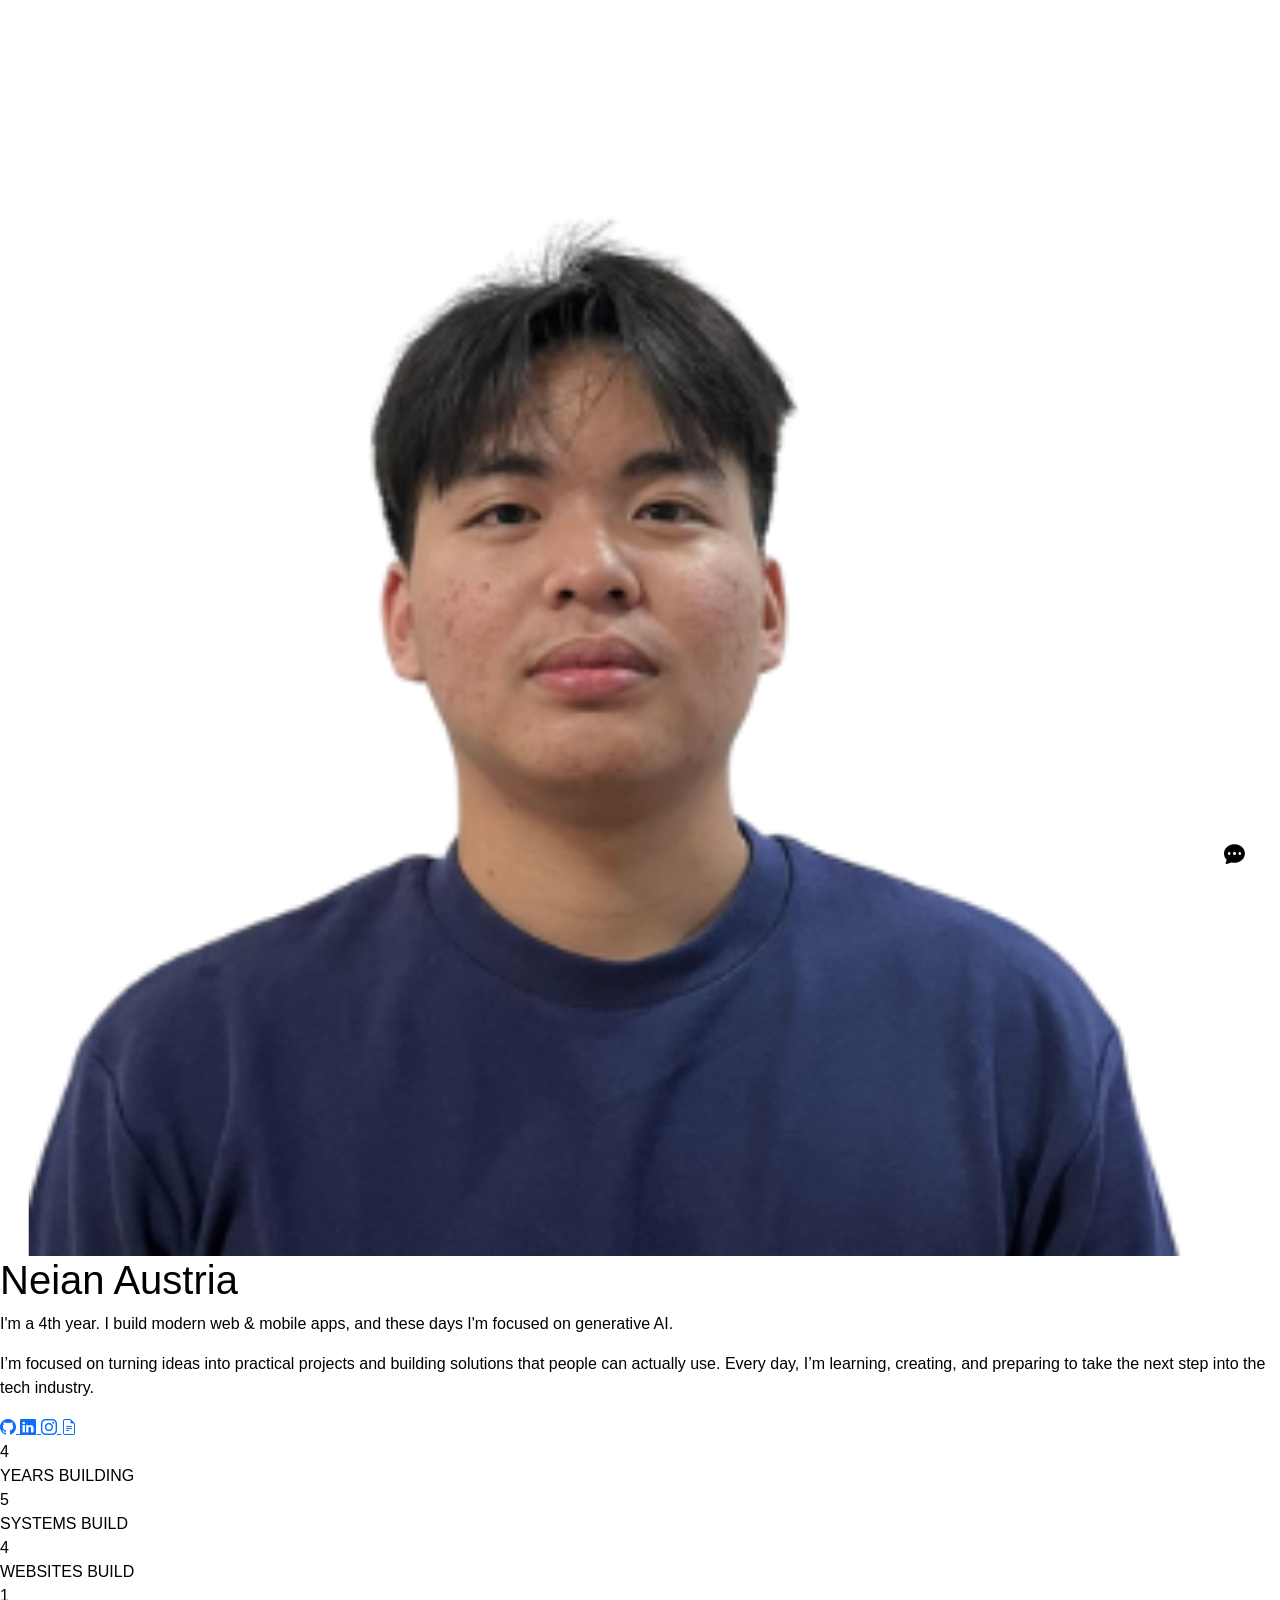
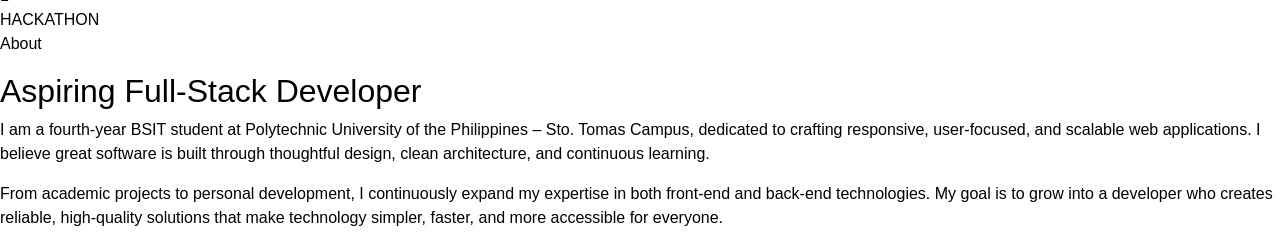
==== commit ecc7030e: "chatbot interface and integrated NeiBot into portfolio homepage" ====
--- a/index.html
+++ b/index.html
@@ -1,252 +1,160 @@
-<!doctype html>
+<!DOCTYPE html>
 <html lang="en">
 
 <head>
-  <meta charset="UTF-8">
-  <meta name="viewport" content="width=device-width, initial-scale=1.0">
-  <title>Neian Austria | Portfolio</title>
-  <link href="https://cdn.jsdelivr.net/npm/bootstrap@5.3.3/dist/css/bootstrap.min.css" rel="stylesheet"
-    integrity="sha384-QWTKZyjpPEjISv5WaRU9OFeRpok6YctnYmDr5pNlyT2bRjXh0JMhjY6hW+ALEwIH" crossorigin="anonymous">
-  <link rel="stylesheet" href="https://cdn.jsdelivr.net/npm/bootstrap-icons@1.11.3/font/bootstrap-icons.min.css">
-  <link rel="stylesheet" href="style.css">
+    <meta charset="UTF-8">
+    <meta name="viewport" content="width=device-width, initial-scale=1.0">
+    <meta name="description" content="Personal portfolio of Neian Austria - Aspiring Full-Stack Developer.">
+    <meta name="theme-color" content="#050505">
+    <title>Neian Austria | Home</title>
+
+    <link rel="preconnect" href="https://fonts.googleapis.com">
+    <link rel="preconnect" href="https://fonts.gstatic.com" crossorigin>
+    <link href="https://fonts.googleapis.com/css2?family=Inter:wght@300;400;500;600;700;800&display=swap"
+        rel="stylesheet">
+    <link href="https://cdn.jsdelivr.net/npm/bootstrap@5.3.3/dist/css/bootstrap.min.css" rel="stylesheet">
+    <link rel="stylesheet" href="https://cdn.jsdelivr.net/npm/bootstrap-icons@1.11.1/font/bootstrap-icons.css">
+    <link rel="stylesheet" href="style.css">
+    <link rel="stylesheet" href="chatbot/chatbot.css">
 </head>
 
 <body>
-  <img id="background-image" src="background.jpg" alt="Background Image">
+    <div class="page-shell">
+        <custom-sidebar></custom-sidebar>
 
-  <nav class="navbar navbar-expand-lg custom-navbar">
-    <div class="container-fluid">
-      <a class="navbar-brand" href="#home">
-        <img src="logo.png" alt="Neian Austria Logo" class="navbar-logo">
-      </a>
-      <button class="navbar-toggler" type="button" data-bs-toggle="collapse" data-bs-target="#navbarNav"
-        aria-controls="navbarNav" aria-expanded="false" aria-label="Toggle navigation">
-        <span class="navbar-toggler-icon"></span>
-      </button>
-      <div class="collapse navbar-collapse" id="navbarNav">
-        <ul class="navbar-nav ms-auto">
-          <li class="nav-item"><a class="nav-link" href="#home">Home</a></li>
-          <li class="nav-item"><a class="nav-link" href="#projects">Projects</a></li>
-          <li class="nav-item"><a class="nav-link" href="#education">Education</a></li>
-        </ul>
-      </div>
+        <main id="main-content">
+            <header class="topbar d-lg-none">
+                <button class="menu-toggle" type="button" data-bs-toggle="offcanvas" data-bs-target="#mobileMenu"
+                    aria-controls="mobileMenu" aria-label="Open navigation">
+                    <i class="bi bi-list"></i>
+                </button>
+                <a class="brand d-none d-lg-block" href="index.html">
+                    <span>Neian Austria</span>
+                </a>
+            </header>
+
+            <section id="home" class="hero section-block fade-in">
+                <div class="hero-main-container">
+                    <div class="hero-image-wrapper">
+                        <img src="assets/profile/neian_profile.png" alt="Neian Austria" class="hero-profile-img">
+                    </div>
+
+                    <div class="hero-copy">
+                        <h1 class="hero-name">Neian Austria</h1>
+                        <p class="hero-bio-lead">
+                            I'm a 4th year. I build modern web & mobile apps, and these days I'm focused on generative
+                            AI.
+                        </p>
+                        <p class="hero-bio-secondary">
+                            I’m focused on turning ideas into practical projects and building solutions that people can
+                            actually use. Every day, I’m learning, creating, and preparing to take the next step into
+                            the tech industry.
+                        </p>
+
+                        <div class="hero-social-links">
+                            <a href="https://github.com/njaustria" target="_blank" rel="noreferrer" aria-label="GitHub">
+                                <i class="bi bi-github"></i>
+                            </a>
+                            <a href="https://www.linkedin.com/in/njaustria" target="_blank" rel="noreferrer"
+                                aria-label="LinkedIn">
+                                <i class="bi bi-linkedin"></i>
+                            </a>
+                            <a href="https://instagram.com" target="_blank" rel="noreferrer" aria-label="Instagram">
+                                <i class="bi bi-instagram"></i>
+                            </a>
+                            <a href="assets/resume/neian_resume.pdf" target="_blank" rel="noreferrer"
+                                aria-label="Resume">
+                                <i class="bi bi-file-earmark-text"></i>
+                            </a>
+                        </div>
+                    </div>
+                </div>
+
+                <div class="hero-stats-row">
+                    <div class="hero-stat-card">
+                        <div class="stat-number">4</div>
+                        <div class="stat-label">YEARS BUILDING</div>
+                    </div>
+                    <div class="hero-stat-card">
+                        <div class="stat-number">5</div>
+                        <div class="stat-label">SYSTEMS BUILD</div>
+                    </div>
+                    <div class="hero-stat-card">
+                        <div class="stat-number">4</div>
+                        <div class="stat-label">WEBSITES BUILD</div>
+                    </div>
+                    <div class="hero-stat-card">
+                        <div class="stat-number">1</div>
+                        <div class="stat-label">HACKATHON</div>
+                    </div>
+                </div>
+            </section>
+
+            <section id="about" class="section-block fade-in">
+                <div class="section-heading">
+                    <p class="eyebrow">About</p>
+                    <h2>Aspiring Full-Stack Developer</h2>
+                </div>
+                <div class="about-grid">
+                    <p>I am a fourth-year BSIT student at Polytechnic University of the Philippines – Sto. Tomas Campus,
+                        dedicated to crafting responsive, user-focused, and scalable web applications. I believe great
+                        software is built through thoughtful design, clean architecture, and continuous learning.</p>
+                    <p>From academic projects to personal development, I continuously expand my expertise in both
+                        front-end and back-end technologies. My goal is to grow into a developer who creates reliable,
+                        high-quality solutions that make technology simpler, faster, and more accessible for everyone.
+                    </p>
+                </div>
+            </section>
+        </main>
     </div>
-  </nav>
 
-  <header id="home" class="portfolio-section text-center text-md-start">
-    <div class="container py-5">
-      <div class="row align-items-center">
-        <div class="col-md-5 order-md-2 text-center mt-4 mt-md-0">
-          <img src="neian.png" alt="Neian Austria Profile Picture" class="profile-img">
+    <div class="offcanvas offcanvas-start" tabindex="-1" id="mobileMenu" aria-labelledby="mobileMenuLabel">
+        <div class="offcanvas-header">
+            <h5 class="offcanvas-title" id="mobileMenuLabel">
+                <a href="index.html" class="text-decoration-none text-reset">Neian Austria</a>
+            </h5>
+            <button type="button" class="btn-close text-reset" data-bs-dismiss="offcanvas" aria-label="Close"></button>
         </div>
-        <div class="col-md-7 order-md-1">
-          <h1 class="display-2 fw-bold mt-3">Neian Austria</h1>
-          <p class="lead mt-3">
-            I am a third-year Bachelor of Science in Information Technology (BSIT) student at Polytechnic
-            University of the Philippines, Sto. Tomas campus.
-          </p>
+        <div class="offcanvas-body">
+            <nav class="mobile-nav" aria-label="Mobile navigation">
+            </nav>
+            <div class="offcanvas-actions">
+                <button class="theme-toggle" type="button" aria-label="Toggle dark mode">
+                    <i class="bi bi-moon-stars"></i>
+                </button>
+            </div>
+        </div>
+    </div>
 
-          <div class="mt-4">
-            <a class="btn btn-custom rounded-pill" href="https://github.com/njaustria" target="_blank"
-              rel="noopener noreferrer" aria-label="GitHub">
-              <i class="bi bi-github"></i>
-            </a>
-            <a class="btn btn-custom rounded-pill" href="https://www.linkedin.com/in/njaustria" target="_blank"
-              rel="noopener noreferrer" aria-label="LinkedIn">
-              <i class="bi bi-linkedin"></i>
-            </a>
-            <a class="btn btn-custom rounded-pill" href="https://www.instagram.com/austrianeian" target="_blank"
-              rel="noopener noreferrer" aria-label="Instagram">
-              <i class="bi bi-instagram"></i>
-            </a>
-            <a class="btn btn-custom rounded-pill" href="Neian_Austria_CV.pdf" download title="Download CV"
-              aria-label="Download CV">
-              <i class="bi bi-download"></i>
-            </a>
-          </div>
+    <div class="chat-widget">
+        <button id="chatToggle" class="chat-toggle" aria-label="Toggle assistant">
+            <i class="bi bi-chat-dots-fill"></i>
+        </button>
+        <div id="chatBox" class="chat-box hidden">
+            <div class="chat-header">
+                <div class="chat-header-title">
+                    <i class="bi bi-robot"></i>
+                    <span>NeiBot</span>
+                </div>
+                <button id="chatClose" class="chat-close" aria-label="Close chat">
+                    <i class="bi bi-x-lg"></i>
+                </button>
+            </div>
+            <div id="chatMessages" class="chat-messages">
+                <div class="chat-msg bot">Hello! I'm NeiBot assistant. Ask me anything about Neian.</div>
+            </div>
+            <form id="chatForm" class="chat-input-area">
+                <input type="text" id="chatInput" placeholder="Type a question..." required autocomplete="off" />
+                <button type="submit" aria-label="Send message">
+                    <i class="bi bi-send-fill"></i>
+                </button>
+            </form>
         </div>
-      </div>
     </div>
-  </header>
 
-  <section id="projects" class="portfolio-section">
-    <div class="container py-5">
-      <h2 class="text-center mb-5 display-4 fw-bold">My Projects</h2>
-      <div class="row g-4 justify-content-center">
-
-        <div class="col-lg-4 col-md-6">
-          <div class="glass-container project-card">
-            <div class="card-body">
-              <h5 class="card-title fw-bold">Gadget Specifications</h5>
-              <p class="card-text">A responsive website that highlights the iPhone 17’s sleek design,
-                powerful performance, and advanced features for easy viewing across all devices.</p>
-              <img src="gadgetspec.jpg" class="project-img-placeholder">
-              <a href="https://njaustria.github.io/Gadget-Specifications"
-                class="btn btn-custom rounded-pill mt-auto mt-3">View Project</a>
-            </div>
-          </div>
-        </div>
-
-        <div class="col-lg-4 col-md-6">
-          <div class="glass-container project-card">
-            <div class="card-body">
-              <h5 class="card-title fw-bold">Pizzeria</h5>
-              <p class="card-text">A web-based online pizza application is a website that allows customers to order
-                pizza through the internet. Users can view the menu, customize their pizza, and place orders online
-                instead of ordering in person or by phone.</p>
-              <img src="pizzeria.png" class="project-img-placeholder">
-              <a href="https://github.com/njaustria/Pizzeria-Finals"
-                class="btn btn-custom rounded-pill mt-auto mt-3">View Project</a>
-            </div>
-          </div>
-        </div>
-
-        <div class="col-lg-4 col-md-6">
-          <div class="glass-container project-card">
-            <div class="card-body">
-              <h5 class="card-title fw-bold">Taal Volcano Showcase</h5>
-              <p class="card-text">Taal Volcano, located in Batangas, Philippines, is one of the world’s
-                smallest yet most active volcanoes, featuring a stunning crater lake within its caldera. Its dramatic
-                landscapes and geothermal activity make it a captivating natural wonder for visitors.</p>
-              <img src="taal_volcano_showcase.png" class="project-img-placeholder">
-              <a href="https://njaustria.github.io/Taal-Volcano-Showcase"
-                class="btn btn-custom rounded-pill mt-auto mt-3">View Project</a>
-            </div>
-          </div>
-        </div>
-
-        <div class="col-lg-4 col-md-6">
-          <div class="glass-container project-card">
-            <div class="card-body">
-              <h5 class="card-title fw-bold">Marvel Gallery</h5>
-              <p class="card-text">A Marvel gallery website that showcases iconic heroes, villains, and memorable scenes
-                through a clean, dynamic visual layout. It provides users with an organized, immersive browsing
-                experience that highlights each character’s unique story and design.</p>
-              <img src="marvel_gallery.png" class="project-img-placeholder">
-              <a href="https://njaustria.github.io/Marvel-Gallery" class="btn btn-custom rounded-pill mt-auto mt-3">View
-                Project</a>
-            </div>
-          </div>
-        </div>
-
-        <div class="col-lg-4 col-md-6">
-          <div class="glass-container project-card">
-            <div class="card-body">
-              <h5 class="card-title fw-bold">ManoySneaks</h5>
-              <p class="card-text">A user-friendly Footwear Management System that streamlines inventory
-                tracking, sales recording, and product updates in real time, helping businesses manage footwear
-                efficiently and accurately.</p>
-              <img src="manoysneaks.jpg" class="project-img-placeholder">
-              <a href="https://github.com/njaustria/ManoySneaks" class="btn btn-custom rounded-pill mt-auto mt-3">View
-                Project</a>
-            </div>
-          </div>
-        </div>
-
-        <div class="col-lg-4 col-md-6">
-          <div class="glass-container h-100 project-card">
-            <div class="card-body">
-              <h5 class="card-title fw-bold">Jade Hotels</h5>
-              <p class="card-text">A Hotel Management System using XAMPP is a local web application that
-                manages room bookings, guest records, and billing through a PHP-MySQL database, providing an efficient
-                and offline solution for hotel operations.</p>
-              <img src="jadehotels.png" class="project-img-placeholder">
-              <a href="https://github.com/njaustria/Jade-Hotels" class="btn btn-custom rounded-pill mt-auto mt-3">View
-                Project</a>
-            </div>
-          </div>
-        </div>
-
-      </div>
-    </div>
-  </section>
-
-  <section id="education" class="portfolio-section">
-    <div class="container py-5">
-      <h2 class="text-center mb-5 display-4 fw-bold">Educational Background</h2>
-      <div class="row g-5">
-
-        <div class="col-lg-6">
-          <h3 class="mb-4 fw-bold text-center">Academics</h3>
-          <div>
-            <h5 class="fw-bold">Polytechnic University of the Philippines, Sto. Tomas Campus</h5>
-            <p class="mb-1">Bachelor of Science in Information Technology (BSIT)</p>
-            <p class="small">2023 - Present</p>
-          </div>
-
-          <div class="mb-0">
-            <h5 class="fw-bold">Saint Benilde International School Calamba</h5>
-            <p class="mb-1">STEM (Science, Technology, Engineering, and Mathematics)</p>
-            <p class="small">2021 - 2023</p>
-            <p>Graduated with honors</p>
-          </div>
-
-          <h3 class="mb-4 mt-5 fw-bold text-center">Organizations</h3>
-          <div>
-            <h5 class="fw-bold">GDSC (Google Developers Student Club)</h5>
-            <p class="mb-1">Member</p>
-            <p class="small">2023 - 2024</p>
-          </div>
-        </div>
-
-        <div class="col-lg-12">
-          <h3 class="mb-4 fw-bold text-center">E-Certificates</h3>
-          <div class="row g-3">
-            <div class="col-lg-4">
-              <div class="glass-container h-100">
-                <div class="card-body text-center d-flex flex-column">
-                  <i class="bi bi-patch-check-fill display-4 text-success mb-3"></i>
-                  <h6 class="card-title fw-bold">Operating Systems Basics</h6>
-                  <p class="card-text">Cisco Networking Academy</p>
-                  <a href="operating_system.pdf" class="btn btn-custom rounded-pill mt-auto w-100" target="_blank"
-                    rel="noopener noreferrer">View Certificate</a>
-                </div>
-              </div>
-            </div>
-
-            <div class="col-lg-4">
-              <div class="glass-container h-100">
-                <div class="card-body text-center d-flex flex-column">
-                  <i class="bi bi-patch-check-fill display-4 text-success mb-3"></i>
-                  <h6 class="card-title fw-bold">Security, Compliance, and Identity Fundamental</h6>
-                  <p class="card-text">Microsoft Cybersecurity Course</p>
-                  <a href="microsoft_cybersecurity.pdf" class="btn btn-custom rounded-pill mt-auto w-100" target="_blank"
-                    rel="noopener noreferrer">View Certificate</a>
-                </div>
-              </div>
-            </div>
-
-            <div class="col-lg-4">
-              <div class="glass-container h-100">
-                <div class="card-body text-center d-flex flex-column">
-                  <i class="bi bi-patch-check-fill display-4 text-success mb-3"></i>
-                  <h6 class="card-title fw-bold">JavaScript Essentials 1</h6>
-                  <p class="card-text">Cisco Networking Academy</p>
-                  <a href="java_essential(1).pdf" class="btn btn-custom rounded-pill mt-auto w-100" target="_blank"
-                    rel="noopener noreferrer">View Certificate</a>
-                </div>
-              </div>
-            </div>
-            <div class="col-lg-4">
-              <div class="glass-container h-100">
-                <div class="card-body text-center d-flex flex-column">
-                  <i class="bi bi-patch-check-fill display-4 text-success mb-3"></i>
-                  <h6 class="card-title fw-bold">JavaScript Essentials 2</h6>
-                  <p class="card-text">Cisco Networking Academy</p>
-                  <a href="java_essential(2).pdf" class="btn btn-custom rounded-pill mt-auto w-100" target="_blank"
-                    rel="noopener noreferrer">View Certificate</a>
-                </div>
-              </div>
-            </div>          
-        </div>
-      </div>
-    </div>
-  </section>
-
-  <script src="https://cdn.jsdelivr.net/npm/bootstrap@5.3.3/dist/js/bootstrap.bundle.min.js"
-    integrity="sha384-YvpcrYf0tY3lHB60NNkmXc5s9fDVZLESaAA55NDzOxhy9GkcIdslK1eN7N6jIeHz"
-    crossorigin="anonymous"></script>
-
+    <script src="https://cdn.jsdelivr.net/npm/bootstrap@5.3.3/dist/js/bootstrap.bundle.min.js"></script>
+    <script src="script.js"></script>
+    <script src="chatbot/chatbot.js"></script>
 </body>
 
 </html>
--- a/chatbot/chatbot.css
+++ b/chatbot/chatbot.css
@@ -0,0 +1,196 @@
+.chat-widget {
+    position: fixed;
+    bottom: 1.35rem;
+    right: 1.35rem;
+    z-index: 1150;
+}
+
+.chat-toggle {
+    width: 48px;
+    height: 48px;
+    border-radius: 50%;
+    background: var(--text);
+    color: var(--surface);
+    border: none;
+    display: flex;
+    align-items: center;
+    justify-content: center;
+    font-size: 1.3rem;
+    cursor: pointer;
+    box-shadow: var(--shadow);
+    transition: transform var(--transition);
+}
+
+.chat-toggle:hover {
+    transform: scale(1.05);
+}
+
+.chat-box {
+    position: absolute;
+    bottom: 60px;
+    right: 0;
+    width: 330px;
+    height: 430px;
+    background: var(--surface);
+    border: 1px solid var(--border);
+    border-radius: var(--radius);
+    box-shadow: var(--shadow);
+    display: flex;
+    flex-direction: column;
+    overflow: hidden;
+    transition: opacity var(--transition), transform var(--transition);
+    opacity: 1;
+    transform: translateY(0);
+}
+
+.chat-box.hidden {
+    opacity: 0;
+    pointer-events: none;
+    transform: translateY(15px);
+}
+
+.chat-header {
+    background: var(--surface-strong);
+    padding: 0.8rem 1rem;
+    display: flex;
+    align-items: center;
+    justify-content: space-between;
+    border-bottom: 1px solid var(--border);
+}
+
+.chat-header-title {
+    display: flex;
+    align-items: center;
+    gap: 0.5rem;
+    font-weight: 600;
+    font-size: 0.95rem;
+}
+
+.chat-close {
+    background: none;
+    border: none;
+    color: var(--text);
+    cursor: pointer;
+    font-size: 0.9rem;
+    opacity: 0.7;
+}
+
+.chat-close:hover {
+    opacity: 1;
+}
+
+.chat-messages {
+    flex: 1;
+    padding: 1rem;
+    overflow-y: auto;
+    display: flex;
+    flex-direction: column;
+    gap: 0.75rem;
+    font-size: 0.88rem;
+}
+
+.chat-msg {
+    max-width: 85%;
+    padding: 0.6rem 0.9rem;
+    border-radius: 1rem;
+    line-height: 1.45;
+    word-wrap: break-word;
+}
+
+.chat-msg.bot {
+    background: var(--surface-strong);
+    color: var(--text);
+    align-self: flex-start;
+    border-bottom-left-radius: 0.2rem;
+}
+
+.chat-msg.user {
+    background: var(--text);
+    color: var(--surface);
+    align-self: flex-end;
+    border-bottom-right-radius: 0.2rem;
+}
+
+.chat-input-area {
+    display: flex;
+    padding: 0.6rem;
+    border-top: 1px solid var(--border);
+    gap: 0.4rem;
+}
+
+.chat-input-area input {
+    flex: 1;
+    background: var(--bg);
+    border: 1px solid var(--border);
+    color: var(--text);
+    padding: 0.5rem 0.8rem;
+    border-radius: 999px;
+    font-size: 0.85rem;
+    outline: none;
+}
+
+.chat-input-area button {
+    background: var(--text);
+    color: var(--surface);
+    border: none;
+    width: 34px;
+    height: 34px;
+    border-radius: 50%;
+    display: flex;
+    align-items: center;
+    justify-content: center;
+    cursor: pointer;
+    font-size: 0.8rem;
+}
+
+@media (max-width: 767px) {
+    .chat-widget {
+        bottom: 1rem;
+        right: 1rem;
+    }
+
+    .chat-toggle {
+        width: 40px;
+        height: 40px;
+        font-size: 1.1rem;
+    }
+
+    .chat-box {
+        width: min(280px, calc(100vw - 2rem));
+        height: 350px;
+        bottom: 50px;
+    }
+
+    .chat-header {
+        padding: 0.5rem 0.75rem;
+    }
+
+    .chat-header-title {
+        font-size: 0.85rem;
+    }
+
+    .chat-messages {
+        padding: 0.75rem;
+        gap: 0.5rem;
+        font-size: 0.8rem;
+    }
+
+    .chat-msg {
+        padding: 0.45rem 0.75rem;
+    }
+
+    .chat-input-area {
+        padding: 0.45rem;
+    }
+
+    .chat-input-area input {
+        padding: 0.4rem 0.7rem;
+        font-size: 0.8rem;
+    }
+
+    .chat-input-area button {
+        width: 30px;
+        height: 30px;
+        font-size: 0.75rem;
+    }
+}
